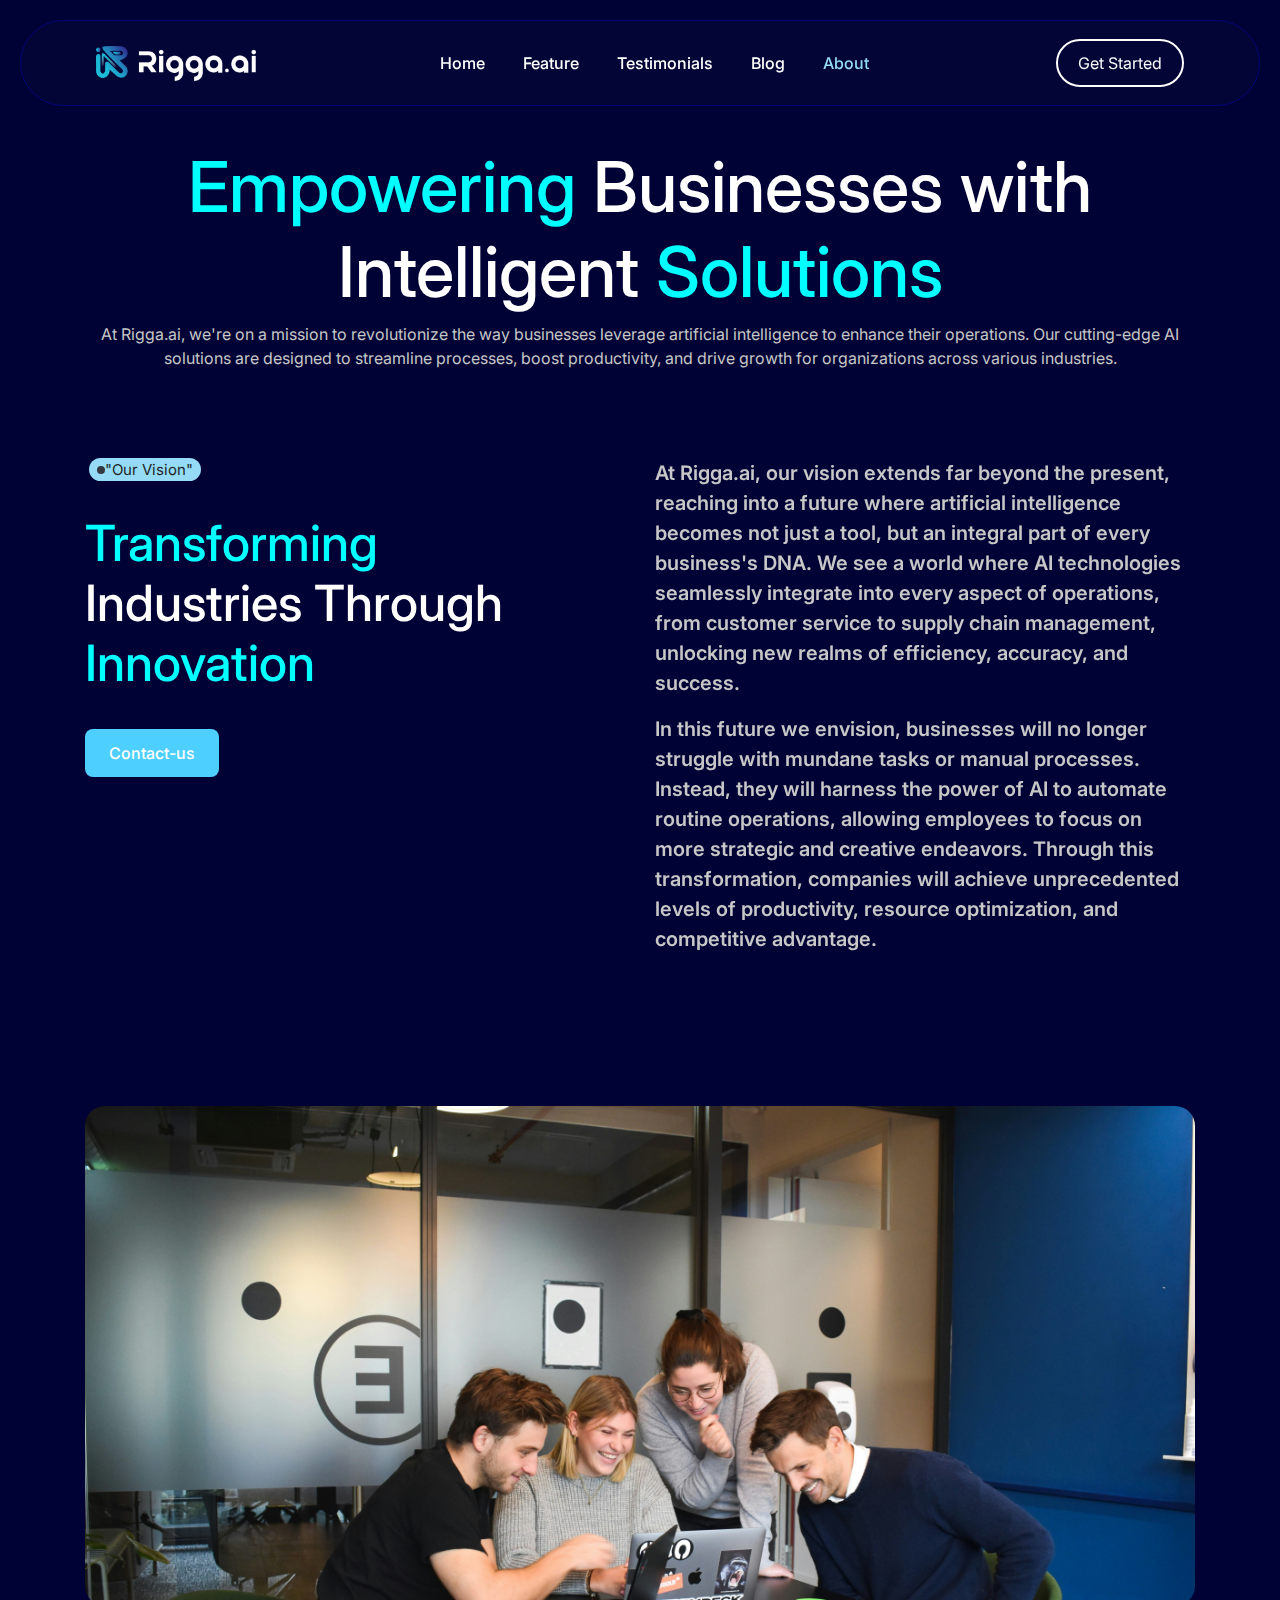
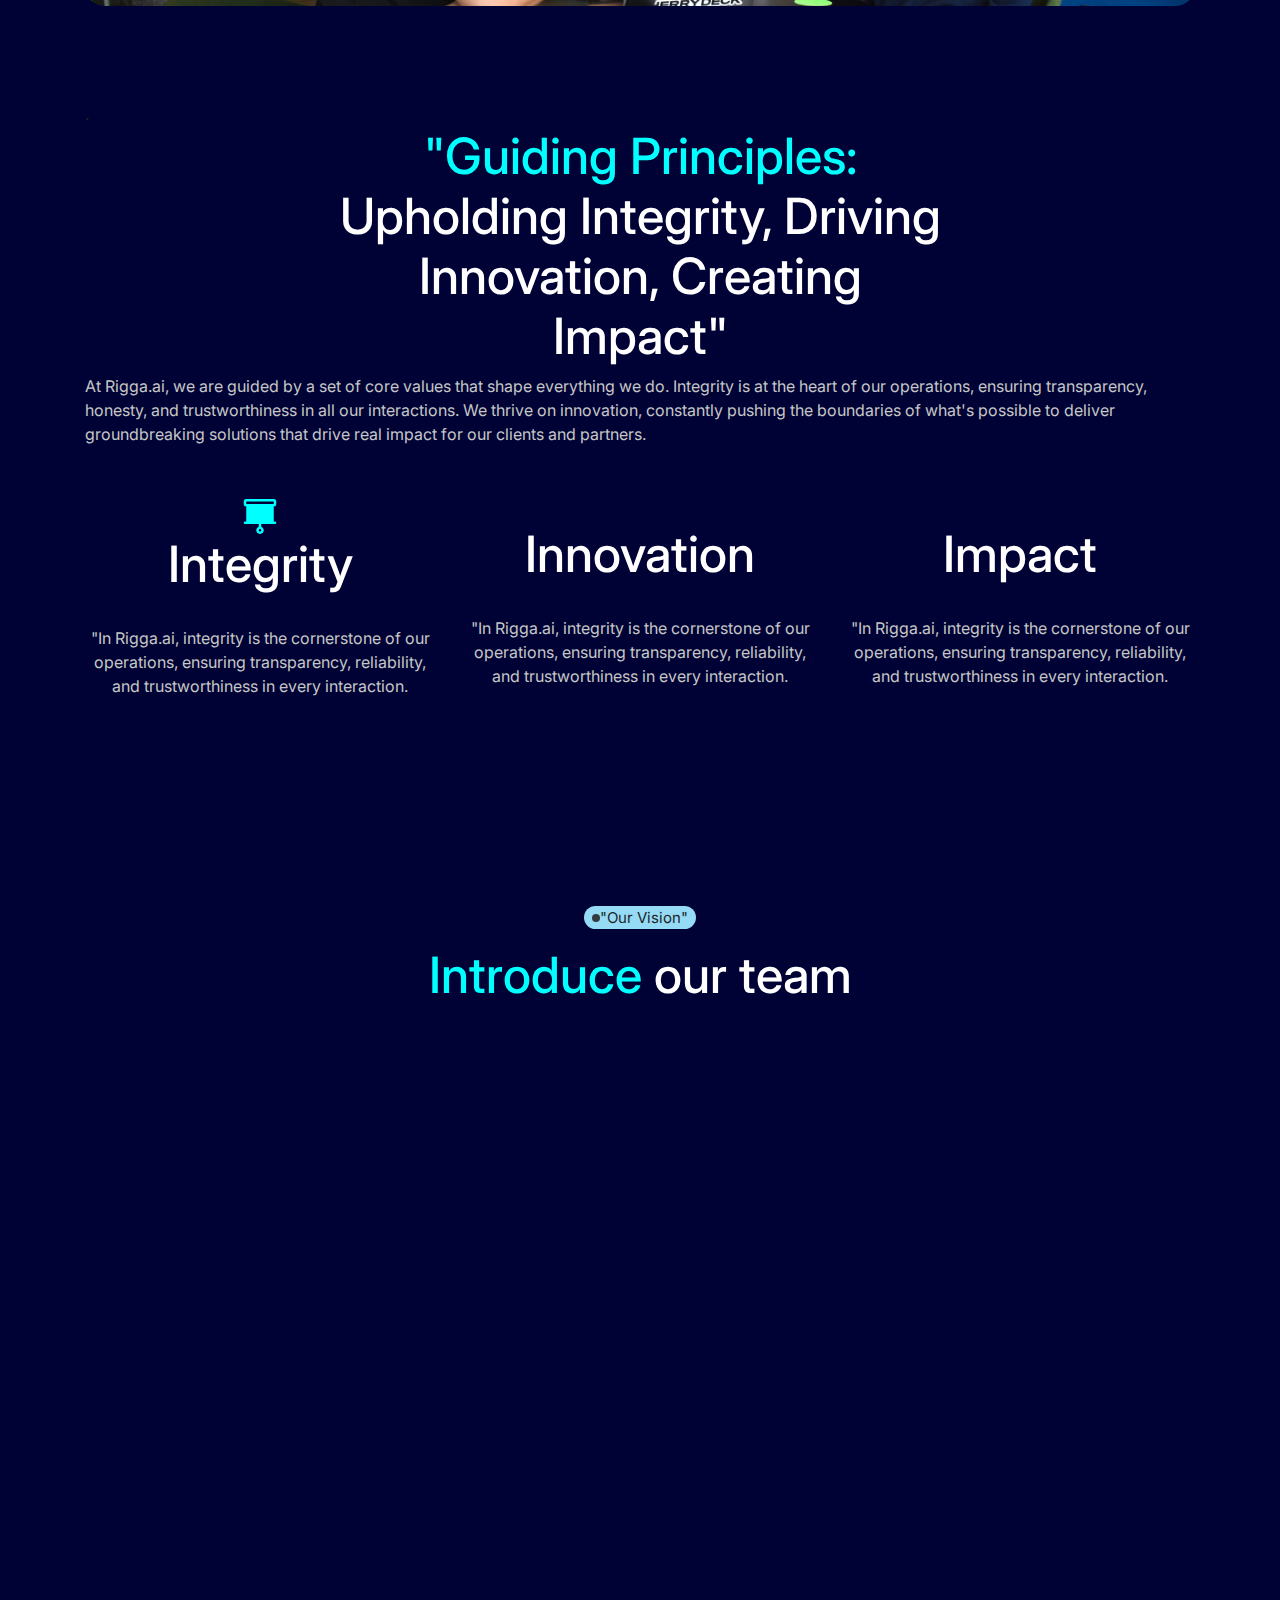
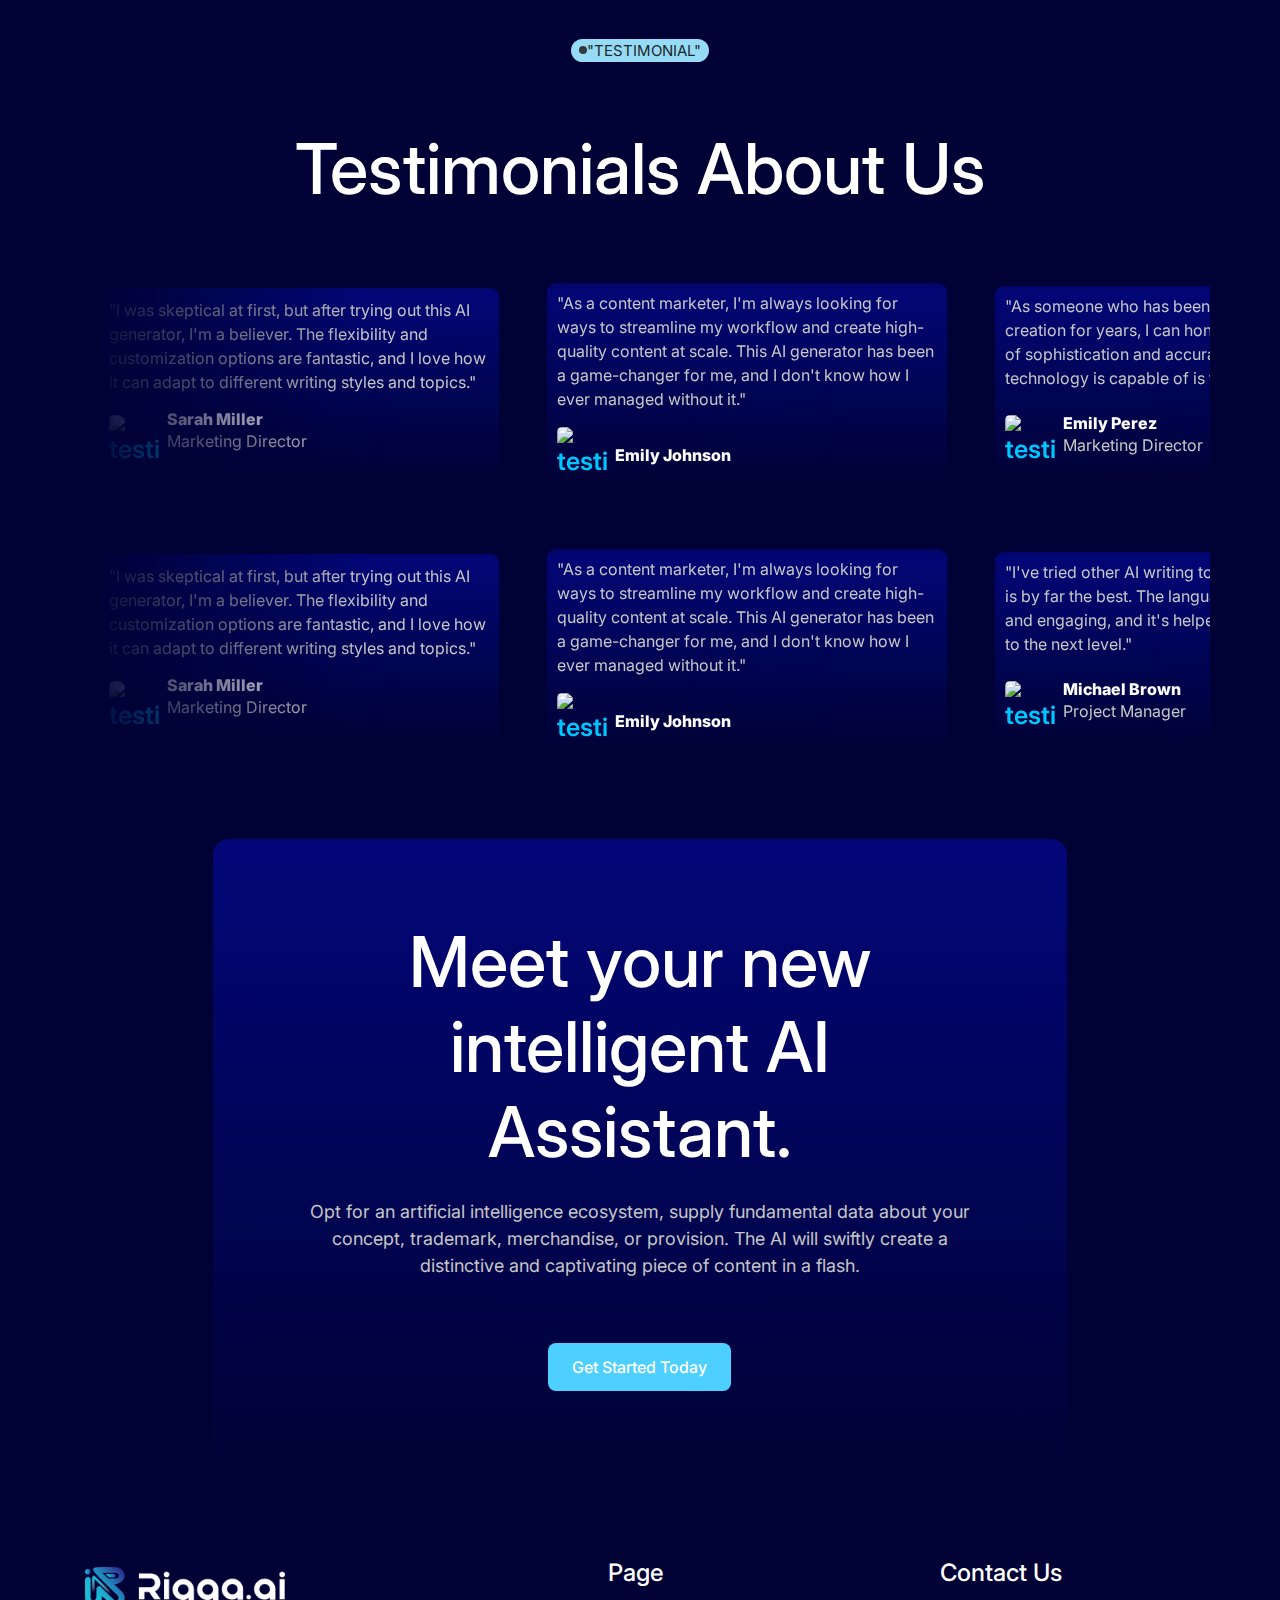
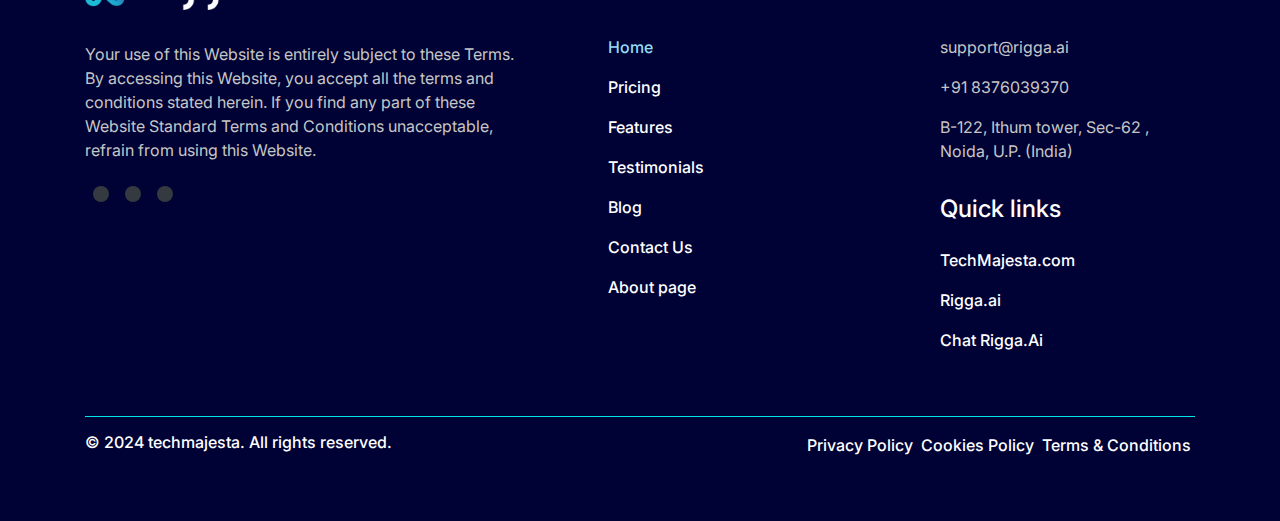
==== About.html @ fd9e3681 "init commit" ====
<!DOCTYPE html>
<html lang="en">

<head>
    <meta charset="UTF-8" />
    <meta name="viewport" content="width=device-width, initial-scale=1.0" />
    <meta http-equiv="X-UA-Compatible" content="ie=edge" />
    <meta name="description" content="" />
    <title>Rigga.ai</title>
    <link rel="shortcut icon" href="assets/image/fevivon.png
    " type="image/x-icon" />
    <link rel="stylesheet" href="assets/css/bootstrap.min.css" />
    <link rel="stylesheet" href="assets/css/style.css" />
    <link href="https://unpkg.com/aos@2.3.1/dist/aos.css" rel="stylesheet" />
    <script src="assets/js/jquery.js"></script>
    <script src="assets/js/bootstrap.bundle.min.js"></script>
    <script src="assets/js/script.js"></script>
    <script src="https://unpkg.com/aos@2.3.1/dist/aos.js"></script>
    <link rel="stylesheet" href="https://cdnjs.cloudflare.com/ajax/libs/font-awesome/6.5.2/css/all.min.css"
        integrity="sha512-SnH5WK+bZxgPHs44uWIX+LLJAJ9/2PkPKZ5QiAj6Ta86w+fsb2TkcmfRyVX3pBnMFcV7oQPJkl9QevSCWr3W6A=="
        crossorigin="anonymous" referrerpolicy="no-referrer" />
</head>

<body>
    <div class="main backcolor" id="main">
        <!-- header start -->
        <header class="header">
            <div class="navbar navbar-expand-lg" id="navbar">
                <div class="container-fluid">
                    <a class="navbar-brand" href="#"><img src="assets/image/logo.avif" class="logo-img"
                            alt="logo" style="width: 160px;" /></a>
                    <i class="fa-solid fa-bars text-white" id="menu"></i>
                    <div class="collapse navbar-collapse" id="show" style="gap: 20px">
                        <ul class="navbar-nav ml-auto" id="nav" style="gap: 22px">
                            <li class="nav-item">
                                <a class="nav-link link-text" aria-current="page" href="/index.html#main">Home</a>
                            </li>
                            <li class="nav-item">
                                <a class="nav-link link-text" href="/index.html#feature">Feature</a>
                            </li>
                            <li class="nav-item">
                                <a class="nav-link link-text" href="/index.html#testimonial">Testimonials</a>
                            </li>
                            <li class="nav-item">
                                <a class="nav-link link-text" href="/blog.html">Blog</a>
                            </li>
                            <li class="nav-item">
                                <a class="nav-link link-text" href="/About.html">About</a>
                            </li>
                        </ul>
                                               
                                                                 
                        <div class="d-flex ml-auto justify-content-center btn-margin" style="gap: 10px">
                            <a href="https://chat.rigga.ai/" class="btn btn-outline-light btn-random">Get Started</a>
                            <!--<a href="#" class="btn-hero">Sign up</a>-->
                        </div>
                    </div>
                </div>
            </div>
        </header>
        <!-- header end -->
        <section class="py-5">
            <div class="container pt-5">
                <h2 class="main-title mt-5" data-aos="zoom-out">
                    <span style="color: cyan">Empowering</span> Businesses with
                    Intelligent <span style="color: cyan">Solutions</span>
                </h2>
                <p class="para text-center">
                    At Rigga.ai, we're on a mission to revolutionize the way businesses
                    leverage artificial intelligence to enhance their operations. Our
                    cutting-edge AI solutions are designed to streamline processes,
                    boost productivity, and drive growth for organizations across
                    various industries.
                </p>
                <br /><br /><br />
                <div class="row">
                    <div class="col-lg-6 d-flex flex-column align-items-start justify-content-start">
                        <div class="badge px-2 py-1 ml-1 mb-3">
                            <i class="fa-solid fa-star text-white bg-dark px-1 py-1 rounded-circle"></i>
                            <span class="badge-title">"Our Vision"</span>
                        </div>
                        <h2 class="feature-title text-white my-3">
                            <span style="color: cyan">Transforming<br /> </span> Industries
                            Through <span style="color: cyan">Innovation</span>
                        </h2>
                        <a href="#" class="btn-hero">Contact-us</a>
                    </div>
                    <div class="col-lg-6">
                        <p class="para para-p" data-aos="fade-up">
                            At Rigga.ai, our vision extends far beyond the present, reaching
                            into a future where artificial intelligence becomes not just a
                            tool, but an integral part of every business's DNA. We see a
                            world where AI technologies seamlessly integrate into every
                            aspect of operations, from customer service to supply chain
                            management, unlocking new realms of efficiency, accuracy, and
                            success.
                        </p>
                        <p class="para para-p" data-aos="fade-up">
                            In this future we envision, businesses will no longer struggle
                            with mundane tasks or manual processes. Instead, they will
                            harness the power of AI to automate routine operations, allowing
                            employees to focus on more strategic and creative endeavors.
                            Through this transformation, companies will achieve
                            unprecedented levels of productivity, resource optimization, and
                            competitive advantage.
                        </p>
                        <p class="para para-p" data-aos="fade-up">
                            Join us as we pave the way for a future where intelligence
                            powers progress, and together, let's shape a world where every
                            business can thrive with the help of AI.
                        </p>
                    </div>
                </div>
                <div class="container backimage"></div>
            </div>
        </section>

        <section class="py-5">
            <div class="container">
                .
                <h2 class="feature-title text-center text-white" data-aos="dade-up">
                    <span style="color: cyan">"Guiding Principles:</span><br />
                    Upholding Integrity, Driving<br />
                    Innovation, Creating<br />
                    Impact"
                </h2>
                <p class="para">
                    At Rigga.ai, we are guided by a set of core values that shape
                    everything we do. Integrity is at the heart of our operations,
                    ensuring transparency, honesty, and trustworthiness in all our
                    interactions. We thrive on innovation, constantly pushing the
                    boundaries of what's possible to deliver groundbreaking solutions
                    that drive real impact for our clients and partners.
                </p>
                <div class="row my-5">
                    <div class="col-lg-4 d-flex flex-column justify-content-center align-items-center">
                        <svg height="40px" width="40px" viewBox="0 0 256 256">
                            <path fill="cyan"
                                d="M232,64V48a16,16,0,0,0-16-16H40A16,16,0,0,0,24,48V64A16,16,0,0,0,40,80v96H32a8,8,0,0,0,0,16h88v17.38a24,24,0,1,0,16,0V192h88a8,8,0,0,0,0-16h-8V80A16,16,0,0,0,232,64ZM128,240a8,8,0,1,1,8-8A8,8,0,0,1,128,240ZM40,48H216V64H40Z">
                            </path>
                        </svg>

                        <h2 class="feature-title text-white">Integrity</h2>
                        <br />
                        <p class="para text-center">
                            "In Rigga.ai, integrity is the cornerstone of our operations,
                            ensuring transparency, reliability, and trustworthiness in every
                            interaction.
                        </p>
                    </div>
                    <div class="col-lg-4 d-flex flex-column justify-content-center align-items-center">
                        <i class="fa-solid fa-share-nodes contact-icon"></i>

                        <h2 class="feature-title text-white">Innovation</h2>
                        <br />
                        <p class="para text-center">
                            "In Rigga.ai, integrity is the cornerstone of our operations,
                            ensuring transparency, reliability, and trustworthiness in every
                            interaction.
                        </p>
                    </div>
                    <div class="col-lg-4 d-flex flex-column justify-content-center align-items-center">
                        <i class="fa-solid fa-file contact-icon"></i>

                        <h2 class="feature-title text-white">Impact</h2>
                        <br />
                        <p class="para text-center">
                            "In Rigga.ai, integrity is the cornerstone of our operations,
                            ensuring transparency, reliability, and trustworthiness in every
                            interaction.
                        </p>
                    </div>
                </div>
            </div>
        </section>

        <br>
        <br>

        <!-- our team -->
        <section class="py-5 d-flex flex-column align-items-center justify-content-center">
            <div class="badge  mx-auto px-2 py-1 ml-1 mb-3">
                <i class="fa-solid fa-star text-white bg-dark px-1 py-1 rounded-circle"></i>
                <span class="badge-title">"Our Vision"</span>
            </div>
            <h2 class="feature-title text-white"><span style="color: cyan">Introduce</span> our team</h2>
            <div class="container ">
                <div class="row text-white " data-aos="zoom-in-up">
                    <div class="col-lg-4 my-3 d-flex flex-column align-items-center justify-content-center">
                        <img src="assets/image/iABb6ejla3A5ZzE4zgxiPqBaYHI.jpg" class="teams" alt="teams">
                        <br>
                        <h4>Name</h4>

                        <h5>Position</h5>
                        <p class="para">Lorem, ipsum.</p>
                    </div>
                    <div class="col-lg-4 mx-auto my-3 d-flex flex-column align-items-center justify-content-center">
                        <img src="assets/image/adA3ca5MJSdYVtT9ZmtqJigs.jpg" class="teams" alt="teams">
                        <br>
                        <h4>Name</h4>

                        <h5>Position</h5>
                        <p class="para">Lorem, ipsum.</p>
                    </div>
                    <div class="col-lg-4 mx-auto my-3 d-flex flex-column align-items-center justify-content-center">
                        <img src="assets/image/vGBlLkem8Mf3FiKCXU6F6w310.jpg" class="teams" alt="teams">
                        <br>
                        <h4>Name</h4>

                        <h5>Position</h5>
                        <p class="para">Lorem, ipsum.</p>
                    </div>
                    <div class="col-lg-4 mx-auto my-3 d-flex flex-column align-items-center justify-content-center">
                        <img src="assets/image/kIBiy2xM79Ac692vRBBeMc3YFw8.jpg" class="teams" alt="teams">
                        <br>
                        <h4>Name</h4>

                        <h5>Position</h5>
                        <p class="para">Lorem, ipsum.</p>
                    </div>
                    <div class="col-lg-4 mx-auto my-3 d-flex flex-column align-items-center justify-content-center">
                        <img src="assets/image/rxpYKKG3UtJUV0lCg4IvH4rxGiI.jpg" class="teams" alt="teams">
                        <br>
                        <h4>Name</h4>

                        <h5>Position</h5>
                        <p class="para">Lorem, ipsum.</p>
                    </div>

                </div>
            </div>
        </section>
        <!-- our team -->


        <section id="testimonial" class="py-5">
            <div class="container d-flex flex-column align-items-center justify-content-center">
                <div class="badge mx-auto px-2 py-1 ml-1 mb-3 ">
                    <i class="fa-solid fa-star text-white bg-dark px-1 py-1 rounded-circle"></i>
                    <span class="badge-title">"TESTIMONIAL"</span>
                </div>
                <h1 class="main-title my-5">Testimonials About Us</h1>
            </div>
            <div class="container h">
                <ul class="list-unstyled moving-list" style="gap: 20px;">
                    <li class="w-box box my-4 ">
                        <p class="para">
                            "I was skeptical at first, but after trying out this AI generator, I'm a believer. The
                            flexibility and customization options are fantastic, and I love how it can adapt to
                            different writing styles and topics."
                        </p>
                        <div class="d-flex  align-items-center justify-content-start">
                            <img src="https://framerusercontent.com/images/qDSBBDMaoQetBfsQjp7RXRHr0.jpg?scale-down-to=1024"
                                class="rounded-lg object-fit" height="50px" width="50px" alt="testimonial">
                            <div class="ml-2">
                                <h6 class="text-left m-0 t-heading">Sarah Miller</h6>
                                <p class="para">Marketing Director</p>
                            </div>
                        </div>
                    </li>
                    <li class="box w-box my-4 py-2">
                        <p class="para ">
                            "As a content marketer, I'm always looking for ways to streamline my workflow and create
                            high-quality content at scale. This AI generator has been a game-changer for me, and I don't
                            know how I ever managed without it."
                        </p>
                        <div class="d-flex align-items-center justify-content-start">
                            <img src="https://framerusercontent.com/images/24RJeOxnWPjjQ2vPGDyoQTrYNn0.jpg?scale-down-to=1024"
                                class="rounded-lg object-fit" height="50px" width="50px" alt="testimonial">
                            <div class="ml-2">
                                <h6 class="mt-2 text-left m-0 t-heading">Emily Johnson</h6>
                            </div>
                        </div>
                    </li>
                    <li class="box w-box my-4 py-2">
                        <p class="para ">
                            "As someone who has been working in content creation for years, I can honestly say that the
                            level of sophistication and accuracy that this AI technology is capable of is truly
                            impressive."
                        </p>
                        <div class="d-flex  align-items-center justify-content-start">
                            <img src="https://rigga.ai/framerusercontent.com/images/pQ8IjH8gaL2i5BGRLX619e6E.png"
                                class="rounded-lg object-fit" height="50px" width="50px" alt="testimonial">
                            <div class="ml-2">
                                <h6 class="mt-2 text-left m-0 t-heading">Emily Perez</h6>
                                <p class="para">Marketing Director</p>
                            </div>
                        </div>
                    </li>
                    <li class="box w-box my-4 py-2">
                        <p class="para ">
                            "I've tried other AI writing tools before, but this one is by far the best. The language is
                            sophisticated and engaging, and it's helped me take my content to the next level."
                        </p>
                        <div class="d-flex  align-items-center justify-content-start">
                            <img src="https://framerusercontent.com/images/hJE2QoqlO4sljhhfMZsD5NxZcQ.jpg?scale-down-to=1024"
                                class="rounded-lg object-fit" height="50px" width="50px" alt="testimonial">
                            <div class="ml-2">
                                <h6 class="mt-2 text-left m-0 t-heading">Michael Brown</h6>
                                <p class="para">Project Manager</p>
                            </div>
                        </div>
                    </li>

                    <li class="box w-box my-4 py-2">
                        <p class="para ">
                            "I've tried other AI writing tools before, but this one is by far the best. The language is
                            sophisticated and engaging, and it's helped me take my content to the next level."
                        </p>
                        <div class="d-flex  align-items-center justify-content-start">
                            <img src="https://framerusercontent.com/images/hJE2QoqlO4sljhhfMZsD5NxZcQ.jpg?scale-down-to=1024"
                                class="rounded-lg object-fit" height="50px" width="50px" alt="testimonial">
                            <div class="ml-2">
                                <h6 class="mt-2 text-left m-0 t-heading">Michael Brown</h6>
                                <p class="para">Project Manager</p>
                            </div>
                        </div>
                    </li>
                </ul>
            </div>

            <div class="container h">
                <ul class="list-unstyled moving-list moving-list2" style="gap: 20px;">
                    <li class="box w-box my-4 ">
                        <p class="para">
                            "I was skeptical at first, but after trying out this AI generator, I'm a believer. The
                            flexibility and customization options are fantastic, and I love how it can adapt to
                            different writing styles and topics."
                        </p>
                        <div class="d-flex  align-items-center justify-content-start">
                            <img src="https://framerusercontent.com/images/qDSBBDMaoQetBfsQjp7RXRHr0.jpg?scale-down-to=1024"
                                class="rounded-lg object-fit" height="50px" width="50px" alt="testimonial">
                            <div class="ml-2">
                                <h6 class="text-left m-0 t-heading">Sarah Miller</h6>
                                <p class="para">Marketing Director</p>
                            </div>
                        </div>
                    </li>
                    <li class="box py-2 w-box my-4">
                        <p class="para ">
                            "As a content marketer, I'm always looking for ways to streamline my workflow and create
                            high-quality content at scale. This AI generator has been a game-changer for me, and I don't
                            know how I ever managed without it."
                        </p>
                        <div class="d-flex align-items-center justify-content-start">
                            <img src="https://framerusercontent.com/images/24RJeOxnWPjjQ2vPGDyoQTrYNn0.jpg?scale-down-to=1024"
                                class="rounded-lg object-fit" height="50px" width="50px" alt="testimonial">
                            <div class="ml-2">
                                <h6 class="mt-2 text-left m-0 t-heading">Emily Johnson</h6>
                            </div>
                        </div>
                    </li>
                    <li class="box w-box my-4 py-2">
                        <p class="para ">
                            "I've tried other AI writing tools before, but this one is by far the best. The language is
                            sophisticated and engaging, and it's helped me take my content to the next level."
                        </p>
                        <div class="d-flex  align-items-center justify-content-start">
                            <img src="https://framerusercontent.com/images/hJE2QoqlO4sljhhfMZsD5NxZcQ.jpg?scale-down-to=1024"
                                class="rounded-lg object-fit" height="50px" width="50px" alt="testimonial">
                            <div class="ml-2">
                                <h6 class="mt-2 text-left m-0 t-heading">Michael Brown</h6>
                                <p class="para">Project Manager</p>
                            </div>
                        </div>
                    </li>
                    <li class="box py-2 w-box my-4">
                        <p class="para ">
                            "As someone who has been working in content creation for years, I can honestly say that the
                            level of sophistication and accuracy that this AI technology is capable of is truly
                            impressive."
                        </p>
                        <div class="d-flex  align-items-center justify-content-start">
                            <img src="https://rigga.ai/framerusercontent.com/images/pQ8IjH8gaL2i5BGRLX619e6E.png"
                                class="rounded-lg object-fit" height="50px" width="50px" alt="testimonial">
                            <div class="ml-2">
                                <h6 class="mt-2 text-left m-0 t-heading">Emily Perez</h6>
                                <p class="para">Marketing Director</p>
                            </div>
                        </div>
                    </li>
                    <li class="box py-2 w-box my-4">
                        <p class="para ">
                            "I've tried other AI writing tools before, but this one is by far the best. The language is
                            sophisticated and engaging, and it's helped me take my content to the next level."
                        </p>
                        <div class="d-flex  align-items-center justify-content-start">
                            <img src="https://framerusercontent.com/images/hJE2QoqlO4sljhhfMZsD5NxZcQ.jpg?scale-down-to=1024"
                                class="rounded-lg object-fit" height="50px" width="50px" alt="testimonial">
                            <div class="ml-2">
                                <h6 class="mt-2 text-left m-0 t-heading">Michael Brown</h6>
                                <p class="para">Project Manager</p>
                            </div>
                        </div>
                    </li>
                </ul>
            </div>
        </section>


        <section>
            <div class="col-lg-8 mx-auto  d-flex align-items-center justify-content-center flex-column"
                style="background: linear-gradient(180deg, #020678 0%, var(--token-8d6d3b89-767b-442f-9e58-976a9d3d131f, rgb(0, 2, 53)) 100%); border-radius: 16px; padding: 80px;">
                <h1 class="main-title">Meet your new
                    intelligent AI Assistant.</h1>
                <p class="para my-3" style="font-size: 18px; text-align: center; ">Opt for an artificial intelligence
                    ecosystem, supply fundamental data about your concept, trademark,
                    merchandise, or provision. The AI will swiftly create a distinctive and captivating piece of content
                    in a flash.</p>

                <a href="#" class="mt-5 btn-hero">Get Started Today</a>
            </div>
        </section>

        <!-- footer start -->
        
        <footer class="py-5">
            <br>
            <div class="container py-3">
                <div class="row justify-content-between">
                    <div
                        class="col-lg-5 col-md-12 col-sm-12 d-flex flex-column  align-items-start justify-content-start">
                        <img src="assets/image/logo.avif" alt="footer-logo" class="my-2" width="200px">
                        <br>
                        <p class="para">Your use of this Website is entirely subject to these Terms. By accessing this
                            Website, you accept all the terms and conditions stated herein. If you find any part of
                            these
                            Website Standard Terms and Conditions unacceptable, refrain from using this Website.</p>
                        <div class="d-flex my-2 text-white">
                            <i class="fa-solid  mx-2 fa-link bg-dark px-2 py-2 rounded-circle "></i>
                            <i class="fa-brands mx-2  fa-x-twitter bg-dark px-2 py-2 rounded-circle "></i>
                            <i class="fa-brands mx-2  fa-facebook bg-dark px-2 py-2 rounded-circle "></i>
                        </div>
                    </div>
                    <div
                        class="col-lg-3 col-md-12 col-sm-12 d-flex flex-column align-items-start justify-content-start">
                        <h4 class="text-white">Page</h4>
                        <br>
                        <ul class="list-unstyled">
                            <li class="my-3"><a href="index.html" class="link-text active">Home</a></li>
                            <li class="my-3"><a href="" class="link-text ">Pricing</a></li>
                            <li class="my-3"><a href="/index.html#feature" class="link-text ">Features</a></li>
                            <li class="my-3"><a href="/index.html#testimonial" class="link-text ">Testimonials</a></li>
                            <li class="my-3"><a href="/blog.html" class="link-text ">Blog</a></li>
                            <li class="my-3"><a href="/contactus.html" class="link-text ">Contact Us</a>
                            </li>
                            <li><a href="/About.html" class="link-text">About page</a></li>
                        </ul>
                    </div>
                    <div
                        class="col-lg-3 d-flex flex-column col-md-12 col-sm-12 d-flex align-items-start justify-content-start">
                        <h4 class="text-white">Contact Us</h4>
                        <br>
                        <ul class="list-unstyled">
                            <li class="my-3">
                                <p class="para">support@rigga.ai</p>
                            </li>
                            <li class="my-3">
                                <p class="para ">+91 8376039370</p>
                            </li>
                            <li class="my-3">
                                <p class="para ">B-122, Ithum tower, Sec-62 , Noida, U.P. (India)</p>
                            </li>
                        </ul>
                        <h4 class="text-white">Quick links</h4>

                        <ul class="list-unstyled">
                            <li class="my-3"><a href="https://techmajesta.com/" target="_blank"
                                    class="link-text">TechMajesta.com</a></li>
                            <li class="my-3"><a href="https://rigga.framer.website/" target="_blank"
                                    class="link-text ">Rigga.ai</a></li>
                            <li class="my-3"><a href="https://chat.rigga.ai/" target="_blank" class="link-text ">Chat
                                    Rigga.Ai</a></li>
                        </ul>
                    </div>
                </div>
            </div>
            <div class="container">
                <hr class=" h-25 " style="background-color: aqua;">
                <div class="d-flex justify-content-between" id="bottom-footer">
                    <h6 class="text-white">© 2024 techmajesta. All rights reserved.</h6>
                    <ul class="d-flex list-unstyled" >
                        <li class="mx-1"><a href="privacy-policy.html" class="link-text">Privacy Policy</a></li>
                        <li class="mx-1"><a href="cookie-policy.html" class="link-text">Cookies Policy</a></li>
                        <li class="mx-1"><a href="terms-and-condition-page.html" class="link-text">Terms &
                                Conditions</a></li>
                    </ul>
                </div>
            </div>
        </footer>

    </div>
    <script src="assets/js/animate.js"></script>
    <script>
        document.addEventListener("DOMContentLoaded", () => {
            const header = document.querySelector('.header'); // Select the header
            let lastScrollY = window.scrollY; // Track the last scroll position
    
            window.addEventListener('scroll', () => {
                const currentScrollY = window.scrollY;
    
                if (currentScrollY > lastScrollY) {
                    // Scrolling down: Hide the navbar
                    header.classList.add('hidden');
                } else {
                    // Scrolling up: Show the navbar
                    header.classList.remove('hidden');
                }
    
                // Update the last scroll position
                lastScrollY = currentScrollY;
            });
        });
    </script>
    
    <script>
        
    document.addEventListener("DOMContentLoaded", () => {
        // Get the current URL and hash
        const currentPath = window.location.pathname; // e.g., "/index.html"
        const currentHash = window.location.hash;    // e.g., "#feature"

        // Remove the 'active' class from all links
        document.querySelectorAll('.nav-link').forEach(link => {
            link.classList.remove('active');
        });

        // Find the correct active link
        let activeLink;
        if (currentHash) {
            // Match link with both path and hash (for sections on the same page)
            activeLink = document.querySelector(`a[href="${currentPath}${currentHash}"]`);
        } else {
            // Match link with only the path (for full page navigation)
            activeLink = document.querySelector(`a[href="${currentPath}"]`);
        }

        // Add the 'active' class if a matching link is found
        if (activeLink) {
            activeLink.classList.add('active');
        }
    });
        AOS.init();
    </script>
   
</body>

</html>
---- assets/css/style.css ----
@import url("https://fonts.googleapis.com/css2?family=Inter:wght@100..900&display=swap");

:root {
    --color-1: rgb(1, 3, 60);
    --color-2: rgb(255, 255, 255);
    --color-3: rgb(149, 219, 245);
    --color-4: rgb(165, 226, 25);
    --color-5: rgb(179, 230, 61);
    --color-6: rgb(198, 237, 110);
    --color-7: rgb(217, 243, 158);
    --color-8: rgb(19, 20, 18);
    --color-9: rgb(32, 33, 31);
    --color-10: rgb(57, 57, 56);
    --color-11: rgb(106, 107, 106);
    --color-12: rgb(156, 156, 155);
    --color-13: rgb(198, 199, 198);
    --color-14: rgb(31, 169, 209);
    --color-15: rgb(44, 68, 155);
}


html {
    scroll-behavior: smooth;
}

* {
    margin: 0;
    padding: 0;
    box-sizing: border-box;
    font-family: "Inter", sans-serif;
}

h1,
h2,
h3,
h4,
h5 p {
    font-family: inter;
}

.backcolor {
    background-color: rgb(0, 2, 53);
}

a {
    text-decoration: none !important;
}

.btn-hero {
    background-color: var(--color-3);
    color: black;
    border-radius: 50px;
    padding: 10px 20px;
    outline: none;
    border: none;
    text-decoration: none;
    font-weight: 500;
    transition: background 0.8s ease-in-out;
}

.btn-hero:hover {
    background: linear-gradient(90deg, #00c6ff, #0072ff);
    color: white;
}

.btn-random {
    border-radius: 50px;
    padding: 10px 20px;
    border: 2px solid white;
}

#buttons {
    display: flex;
    align-items: center;
    justify-content: center;
    gap: 10px;
}

/* index-page start */
.header {
    height: auto;
    left: 120px;
    position: fixed;
    right: 120px;
    top: 20px ;
    z-index: 10;
    transition: transform 0.3s ease, opacity 0.3s ease;
}

.header.hidden {
    transform: translateY(-100%);
    opacity: 0;
}

.navbar {
    border: 1px solid rgb(2, 6, 120);
    border-radius: 50px;
    padding: 18px 60px;
    background-color: rgba(6, 8, 56, 0.45);
    backdrop-filter: blur(10px);
    background-color: rgba(6, 8, 56, 0.45);
    width: 100%;
    transform: none;
    transform-origin: 50% 50% 0px;
    box-shadow: rgb(0, 2, 53) 0px 1px 2px 0px;
}



.logo-img {
    display: block;
    width: 180px;
    color: white;
}

.link-text {
    font-size: 16px;
    font-weight: 500;
    font-family: "Inter", sans-serif;
    color: var(--color-2);
}

.link-text:hover {
    color: var(--color-3);
}

.active {
    color: var(--color-3);
}

#menu {
    display: none;
}

.second-section {
    display: flex;
    flex-direction: column;
    padding-top: 130px;
    position: relative;
    height: 100vh;
    overflow: hidden;
}

.second-section .content {
    text-align: center; /* Center-align content for better responsiveness */
}

.second-section .main-title {
    font-family: Inter, sans-serif;
    font-size: 65px;
    line-height: 1.2;
    color: white; /* Adjust color if needed */
    margin: 20px 0;
}

.second-section .btn-hero {
    display: inline-flex;
    align-items: center;
    justify-content: center;
    padding: 12px 24px;
    font-size: 18px;
    color: white;
    background-color: #4dcfff;
    border: none;
    border-radius: 50px;
    text-decoration: none;
    transition: background-color 0.3s ease;
    margin-top: 20px;
}

.second-section .btn-hero:hover {
    background-color: #2585ba;
}

.responsive-iframe {
    width: 1000px;
    height: 500px;
}

/* General body styles */
.video-frame {
    margin: 0;
    padding: 0;
    height: 130vh; /* Make the page scrollable */
    display: flex;
    justify-content: center;
    align-items: center;
    perspective: 1000px;
}

/* Frame around the video */
.frame {
    position: relative;
    width: 80%; /* 90% width of the viewport */
    height: 740px; /* Fixed height */
    padding: 22.5px; /* Padding around the video */
    background-color: rgba(51, 51, 51, 0.5); /* Translucent frame (50% opacity) */
    box-sizing: border-box; /* Include padding in the element's total size */
    border: 1px solid rgba(255, 255, 255, 0.5); /* Optional border for emphasis */
    display: flex;
    justify-content: center;
    align-items: center;
    transition: transform 0.8s ease; /* Smooth reset transition */
    border-radius: 10px; /* Optional: Rounded corners */
    z-index: 1;
}

/* Video inside the frame */
video {
    width: 100%;
    height: 100%;
    object-fit: cover; /* Ensures the video covers the entire frame without distortion */
    margin: 10px; /* Gap between the frame and the video */
    transition: transform 0.8s ease; /* Smooth transition for the tilt */
}

.video-frame1 {
    margin: 0;
    padding: 0;
    height: 130vh; /* Make the page scrollable */
    display: flex;
    justify-content: center;
    align-items: center;
    perspective: 1000px;
}

#video1 {
    border-radius: 50px;
    width: 85%;
    height: 93%;
    object-fit: cover; /* Ensures the video covers the entire frame without distortion */
    margin: 10px; /* Gap between the frame and the video */
    transition: transform 0.8s ease; /* Smooth transition for the tilt */
}


  
/* Cover Background Section */
/* Assistant Section */
/* Assistant Section */
.assistant {
    width: 100%; /* Make the width responsive */
    height: auto; /* Let the height adjust based on content */
    background: rgb(8, 1, 60) no-repeat center center;
    background-size: cover;
    display: flex;
    justify-content: center;
    align-items: center;
    padding: 20px;
  }
  
  /* Inner Section */
  .inner-section {
    width: 80%; /* Full width */
    height: auto;
    display: flex;
    justify-content: center;
    align-items: center;
    flex-wrap: wrap;
  }
  
  /* Inner Section 2 */
  .inner-section-2 {
    
    width: 100%;
    height: auto;
    display: flex;
    justify-content: space-between;
    align-items: center;
    gap: 20px; /* Maintain gap between sections */
    flex-wrap: wrap; /* Gap between left section and video frame */
  }
  
  /* Inner Left Section */
  .inner-left-section {
    flex: 1; /* Let it take available space */
    min-width: 320px; /* Ensure it doesn't shrink too much */
    height: auto;
    display: flex;
    flex-direction: column;
    gap: 20px;
    position: relative;/* For positioning the button */
  }
  
  /* Inner Left Upper Section */
  .inner-left-upper {
    width: 100%; /* Relative width */
    height: auto; /* Fit height */
    display: flex;
    flex-direction: column;
    gap: 10px;
    padding-bottom: 50px;
  }
  
  /* Heading Section */
  .inner-heading {
    width: 100%;
    height: auto; /* Fit height */
  }
  
  .inner-heading h1 {
    font-size: 2.5em; /* Adjust font size */
    font-family: 'Inter', sans-serif;
    font-weight: 400;
    line-height: 1.2;
  }
  
  .inner-heading .white-text {
    font-weight: 600;
    color: #ffffff; /* White text for "Your Smart Assistant for a" */
  }
  
  .inner-heading .italic-heading {
    font-family: 'Inter Display', sans-serif;
    font-weight: 500; /* Medium weight */
    font-style: italic;
    color: #4dcfff; /* Blue color for "simpler workday" */
  }
  
  /* Content 1 */
  .inner-left-content-3 {
    margin-top: 10px;
    margin-bottom: 18px;
    width: 100%;
    font-size: 1em;
    font-family: 'Inter', sans-serif;
    line-height: 1.5;
    color: white;
  }
  
  /* Content 2 */
  .inner-left-content-2 {
    width: 100%;
    font-size: 1em;
    font-family: 'Inter', sans-serif;
    line-height: 1.5;
    color: white;
  }
  
  .inner-left-content-2 p {
    margin: 0 0 10px 0; /* 10px gap between paragraphs */
  }
  
  /* Button Section */
  .inner-left-button {
    align-self: flex-start;
    position: absolute;

    bottom: 0; /* Align to bottom */
    left: 0; /* Align to left */
    width: 100%; /* Ensure the button stays within the left section width */
    text-align: left; /* Align text to the left */
    
  }
  
  .inner-left-button button {
    width: 150px; /* Fit width */
    height: 50px; /* Fit height */
    border-radius: 30%; /* Circular button */
    background-color: #007bff; /* Adjust button color */
    color: #fff; /* Text color */
    border: none;
    font-size: 14px;
    font-family: 'Inter', sans-serif;
    cursor: pointer;
  }
  
  .inner-left-button button:hover {
    background-color: #0056b3; /* Darker shade on hover */
  }
  
  /* Video Container Section */
  
  .video-box{
    flex: 1; /* Let video section take available space */
    min-width: 320px;
    height: auto;
    background: rgba(255, 255, 255, 0.1);
    border: 2px solid rgba(255, 255, 255, 0.3);
    display: flex;
    justify-content: center;
    align-items: center;
    box-shadow: 0px 8px 15px rgba(0, 0, 0, 0.2);
    transition: transform 0.8s ease;
    border-radius: 15px;
  }

  .video-box:hover {
    transform: rotateX(-5deg) scale(1.05); /* Reset tilt and zoom slightly */
  }
  
  .video-element {
    width: 100%;
    height: auto;
    object-fit: cover;
    border-radius: 15px;
  }
  
  
  /* Needs Section */
/* Needs Section */
.needs {
    width: 100%; /* Full width of the viewport */
    height: auto;
    display: flex;
    justify-content: center; /* Center horizontally */
    align-items: flex-start;
    margin: 10px auto;
    padding: 20px; /* Add padding for smaller screens */
  }
  
  /* Inner Needs */
  .inner-needs {
    width: 100%; /* Use full width for better responsiveness */
    max-width: 1440px; /* Set a maximum width */
    height: auto;
    display: flex;
    justify-content: flex-start;
    align-items: flex-start;
    padding: 80px 5%; /* Adjust padding dynamically */
    box-sizing: border-box;
  }
  
  /* Needs Discover Section */
  .needs-discover {
    width: 100%; /* Full width */
    height: auto;
    display: flex;
    flex-direction: column;
    gap: 60px;
    justify-content: flex-start;
    align-items: flex-start;
  }
  
  /* Heading and Content Section */
  .needs-heading-content {
    width: 100%; /* Adjust to full width */
    max-width: 742px; /* Ensure width does not exceed a max */
    height: auto;
    display: flex;
    flex-direction: column;
    gap: 20px;
    margin-left: 10px;
  }
  
  /* Heading */
  .needs-heading h1 {
    font-size: 50px; /* Large font size */
    font-family: 'Inter', sans-serif;
    font-weight: 600;
    line-height: 1.2;
    color: white;
  }
  
  /* Highlighted Text */
  .needs-heading h1 .highlight {
    font-family: 'Inter Display', sans-serif;
    font-weight: 500;
    font-style: italic;
    color: #4DCFFF;
  }
  
  /* Subheading */
  .needs-subheading {
    width: 100%;
    max-width: 742px;
    font-size: 16px;
    font-family: 'Inter', sans-serif;
    line-height: 1.3;
    color: white;
  }
  
  /* Needs Content Section */
  .needs-content {
    width: 100%;
    height: auto;
    display: flex;
    flex-direction: row;
    justify-content: center;
    align-items: flex-start;
    gap: 141px; /* Adjust gap to avoid overflow */
    flex-wrap: wrap; /* Allow wrapping on smaller screens */
  }
  
  /* Individual Content Blocks */
  .needs-content-1,
  .needs-content-2,
  .needs-content-3 {
    width: 100%; /* Full width for smaller screens */
    max-width: 299px; /* Limit width for larger screens */
    height: auto;
    display: flex;
    flex-direction: column;
    align-items: flex-start;
    gap: 10px;
  }
  
  /* Icons */
  .needs-time-icon,
  .needs-ai-icon,
  .needs-seamless-icon {
    width: 50px;
    height: 50px;
    background-color: #4dcfff;
    border-radius: 50%;
    position: relative;
  }
  
  /* Headings for Content Blocks */
  .needs-time-heading,
  .needs-ai-heading,
  .needs-seamless-heading {
    width: 100%;
    max-width: 299px;
    font-size: 28px;
    font-family: 'Inter', sans-serif;
    font-weight: 600;
    color: white;
    line-height: 1.2;
  }
  
  /* Content Text for Content Blocks */
  .needs-time-content,
  .needs-ai-content,
  .needs-seamless-content {
    width: 100%;
    max-width: 299px;
    font-size: 16px;
    font-family: 'Inter', sans-serif;
    color: white;
    line-height: 1.3;
  }
  
  /* Explore Section */
  .needs-explore {
    width: 100%;
    max-width: 1200px;
    display: flex;
    justify-content: flex-start;
    align-items: center;
  }
  
  .explore-link {
    font-size: 16px;
    font-family: 'Inter', sans-serif;
    font-weight: 600;
    color: #4dcfff;
    text-decoration: none;
    margin-left: 10px;
  }
  
  .explore-link:hover {
    text-decoration: underline;
  }

  .responsive-container {
    width: 95%;
    height: auto;
    opacity: 1;
    overflow: hidden;
    border-radius: 15px;
    border: 1px solid rgb(217, 207, 207);
    box-shadow: 0 3px 12px rgb(74, 75, 77);
    margin: 50px auto 0;
    position: relative;
    display: flex;
    flex-direction: row;
    justify-content: center;
    align-items: flex-start;
    padding: 45px;
}

.responsive-left {
    width: 35%;
    display: flex;
    flex-direction: column;
    justify-content: flex-start;
    align-items: flex-start;
    gap: 32px;
    margin-right: 90px;
}

.responsive-left h2 {
    font-size: 50px;
    color: white;
    line-height: 1.2;
    text-align: left;
    word-wrap: break-word;
}

.responsive-left .highlight-text {
    color: #95DBF5;
}

.responsive-left p {
    color: white;
    font-size: 15px;
    line-height: 1.6;
    text-align: justify;
    margin-top: 20px;
}

.cta-button {
    width: 160px;
    height: 56px;
    background-color: #95DBF5;
    color: #000235;
    border: none;
    border-radius: 50px;
    cursor: pointer;
    transition: all 0.3s ease;
}

.responsive-right {
    width: 65%;
    height: 491px;
    display: flex;
    justify-content: center;
    align-items: flex-start;
}

.responsive-right div {
    width: 100%;
    height: 100%;
    border-radius: 20px;
    overflow: hidden;
}

.responsive-right video {
    width: 100%;
    height: 100%;
}

.anim {
    display: block;
    margin: auto;
    position: absolute;
    top: 0px;
    width: 100%;
    height: 100vh;
    left: 0px;
}

.badge {
    background-color: var(--color-3);
    margin: 0 auto;
    border-radius: 50px;
    display: flex;
    align-items: center;
}

.content {
    height: auto;
    display: flex;
    flex-direction: column;
    align-items: center;
    gap: 20px;
    z-index: 2;
}

.badge-title {
    font-size: 15px;
    font-weight: 400;
}

.main-title {
    font-size: 70px;
    line-height: 85px;
    font-weight: 500;
    text-align: center;
    color: var(--color-2);
}

.font {
    font-size: 24px;
    font-weight: 600;
    padding: 16px 38px;
    transition: all ease-in-out 0.7s;
}

.font:hover {
    scale: 1.06;
}

.cover-bg {
    background: linear-gradient(180deg, var(--color-1) 0%, var(--color-1) 70%, var(--color-1) 100%);
    z-index: 4;
    width: 100%;
    display: flex;
    flex-direction: column;
    justify-content: center;
    height: 100%;
    color: #ffffff;
}

.moving-list {
    display: flex;
    overflow-x: hidden;
    align-items: center;
    justify-content: center;
    color: #00c6ff;
    width: 200%;

    list-style: none;
    mask-image: linear-gradient(to right,
            rgba(0, 0, 0, 0) 0%,
            rgb(0, 0, 0) 12.5%,
            rgb(0, 0, 0) 87.5%,
            rgba(0, 0, 0, 0) 100%);
    animation: logoloop 20s linear infinite;
    animation-play-state: running;
    will-change: transform;
}

/* Ca-Info-section */


/* Ca-Info-div */
.Ca-Info-div {
    display: flex;
    flex-direction: column;
    justify-content: center;
    align-items: center;
    width: 100%;
    height: auto; /* Adjust height for responsiveness */
    gap: 18px;
    overflow: hidden;
    position: relative;
    padding: 0 120px; /* Add horizontal padding */
    
}

/* Ca-Info-section */
.Ca-Info-section {
    display: flex;
    position: relative;
    flex-direction: column;
    justify-content: center;
    align-items: center;
    width: 100%;
    min-height: 100vh; /* Ensure section takes full viewport height */
    padding: 160px 20px 80px 20px; /* Increased padding to avoid content hiding behind the navbar */
    gap: 40px;
    overflow: hidden;
    scroll-margin-top: 80px; /* Account for fixed navbar height */
}

/* Ca-Info-heading */
.Ca-Info-heading {
    display: flex;
    justify-content: center;
    align-items: center;
    width: 100%;
    font-size: 48px;
    font-family: 'Inter', sans-serif;
    font-weight: bold;
    text-align: center;
    color: white;
    opacity: 0;
    transform: translateY(50px);
    transition: all 0.8s ease-out;
    word-wrap: break-word;
    line-height: 1.2; /* Proper spacing between lines */
    padding: 0 10px; /* Add padding for smaller screens */
}

/* Ca-Info-content */
.Ca-Info-content {
    
    display: flex;
    justify-content: center;
    align-items: center;
    width: 100%;
    font-size: 16px;
    font-family: 'Inter', sans-serif;
    text-align: center;
    color: rgb(234, 218, 218);
    opacity: 0;
    transform: translateY(50px);
    transition: all 0.8s ease-out;
    line-height: 1.5; /* Improve readability */
    padding: 0 10px; /* Prevent text from touching edges */
    text-align: justify;
}

/* Button Styling */
.btn-hero {
    display: flex;
    justify-content: center;
    align-items: center;
    padding: 12px 24px;
    font-size: 16px;
    font-family: 'Inter', sans-serif;
    color: white;
    background-color: #4DCFFF;
    border: none;
    border-radius: 8px;
    text-decoration: none;
    margin-top: 20px;
    transition: background-color 0.3s ease;
}

.btn-hero:hover {
    background-color: #3ab3e0;
}

/* Animation Trigger Class */
.visible {
    opacity: 1;
    transform: translateY(0);
}

/* Section Container */
.plus-points {
    display: flex;
    position: relative;
    flex-direction: column;
    justify-content: center;
    align-items: center;
    width: 100%;
    height: 578px;
    padding: 60px 135px 100px 135px;
    gap: 80px;
    overflow: hidden;
}

/* Main Wrapper */
.plus-points-div {
    display: flex;
    flex-direction: column;
    justify-content: center;
    align-items: center;
    width: 100%;
    height: 418px;
    gap: 40px;
    overflow: hidden;
}

/* Upper and Lower Divs */
.plus-points-upper,
.plus-points-lower {
    display: flex;
    justify-content: center;
    align-items: center;
    width: 100%;
    height: 198px;
    gap: 48px;
}

/* Plus Points */
.plus-point {
    display: flex;
    flex-direction: column;
    justify-content: center;
    align-items: center;
    width: 100%;
    height: 179px;
    gap: 8px;
    overflow: visible;
    opacity: 0; /* Initially hidden */
    transform: translateY(50px); /* Start position for animation */
    transition: all 0.8s ease-out;
}

/* Scroll Animation */
.plus-point.visible {
    opacity: 1;
    transform: translateY(0);
}

/* Plus Point Icon */
.plus-1-icon, .plus-2-icon, .plus-3-icon, .plus-4-icon, .plus-5-icon, .plus-6-icon {
    width: 48px;
    height: 48px;
    background-color: #4DCFFF;
    display: flex;
    justify-content: center;
    align-items: center;
    position: relative;
    border-radius: 50%;
}

/* Plus Point Heading and Content (all points) */
.plus-1-heading, .plus-2-heading, .plus-3-heading, .plus-4-heading, .plus-5-heading, .plus-6-heading {
    width: 100%;
    height: 38px;
    color: white;
    display: flex;
    justify-content: center;
    align-items: center;
    font-size: 32px;
    font-family: 'Inter', sans-serif;
    font-weight: 600;
    text-align: center;
}

.plus-1-content, .plus-2-content, .plus-3-content, .plus-4-content, .plus-5-content, .plus-6-content {
    width: 100%;
    height: 77px;
    display: flex;
    justify-content: center;
    align-items: center;
    color: #C6C7C6;
    font-size: 16px;
    font-family: 'Inter', sans-serif;
    font-weight: 400;
    text-align: center;
}

.form-section { 
    display: flex;
    position: relative;
    flex-direction: column;
    justify-content: center;
    align-items: center;
    width: 100%;
    min-height: 100vh;
    padding: 160px 20px 80px 20px; /* Increased padding to avoid content hiding behind the navbar */
    gap: 40px;
    overflow: hidden;
    scroll-margin-top: 80px;
}

.col-lg-12 {
    display: flex;
    flex-wrap: wrap; /* Allows wrapping */
    justify-content: center; /* Centers items on wrap */
    gap: 20px; /* Adds spacing */
    width: 100%;
}

.form-container, .map-container {
    flex: 1 1 450px; /* Allows flexibility and ensures responsiveness */
    min-width: 400px; /* Prevents items from shrinking too much */
    max-width: 100%; /* Ensures they don't exceed container width */
}

.form-container {
    display: flex;
    flex-direction: column;
    gap: 20px;
    width: 45%;
    background: #fff;
    padding: 20px;
    border-radius: 10px;
    box-shadow: 0 4px 6px rgba(0, 0, 0, 0.1);
}

.heading {
    font-size: 70px;
    font-weight: bold;
    color: white;
    flex-shrink: 0;
}

.form-group {
    display: flex;
    justify-content: space-between;
    gap: 10px;
    margin-bottom: 15px;
    flex-wrap: wrap;
}

.form-group input, .form-group textarea {
    width: 100%;
    padding: 10px;
    font-size: 16px;
    border: 1px solid #ccc;
    border-radius: 5px;
}

.radio-buttons {
    display: flex;
    gap: 15px;
    align-items: center;
}

.radio-buttons label {
    font-size: 16px;
    cursor: pointer;
}

.form-group button {
    width: 100%;
    padding: 10px;
    font-size: 18px;
    color: #fff;
    background-color: #0661c3;
    border: none;
    border-radius: 5px;
    cursor: pointer;
}

.form-group button:hover {
    background-color: #073669;
}

.map-container {
    width: 45%;
    height: 450px; /* Fixed height */
    position: relative;
    border-radius: 15px; /* Rounded corners */
    overflow: hidden;
    background: rgba(255, 255, 255, 0.3); /* Increased opacity for more visibility */
    backdrop-filter: blur(12px); /* Stronger blur effect */
    border: 3px solid rgba(255, 255, 255, 0.5); /* More visible soft white border */
    box-shadow: 0px 6px 15px rgba(0, 0, 0, 0.2); /* Stronger shadow */
}

/* Map iframe should fill the container */
.map-container iframe {
    width: 100%;
    height: 100%;
    border: none; /* Remove iframe default border */
    border-radius: 12px; /* Keep rounded corners inside */
}
    

.map-container {
    width: 45%;
}

@keyframes logoloop {
    0% {
        transform: translateX(0);
    }

    100% {
        transform: translateX(-50%);
    }
}

.moving-list:hover {
    animation: logoloop 40s linear infinite;
}

.moving-list>li {
    font-size: 25px;
    font-weight: 600;
    flex: 0 0 auto;
    text-align: center;
    padding: 10px;
    overflow: hidden;
}

.moving-list>li::before {
    content: "|";
    margin: 0px 20px;
}

.box {
    background: linear-gradient(180deg, rgb(2, 6, 120) 0%, var(--token-8d6d3b89-767b-442f-9e58-976a9d3d131f, rgb(0, 2, 53)) 100%);
    width: 100%;
    opacity: 1;
    transform: perspective(1200px);
    border-radius: 9px;
    padding: 30px 24px;
    overflow: hidden;
    cursor: pointer;

}

img {
    object-fit: cover;
}

.box::before {
    content: '';
    position: absolute;
    filter: blur(45px);
    width: 100%;
    height: 76px;
    left: 0px;
    position: absolute;
    bottom: 0px;
    width: 100%;

}

.box::after {
    content: '';
    height: 3px;
    left: 25px;
    position: absolute;
    bottom: 0px;
    width: 80%;

    background: linear-gradient(90deg, rgba(160, 224, 13, 0) 0%, var(--token-c5f1da1f-e558-4012-bcfa-0c426f51b0a3, rgb(149, 219, 245))
        /* {"name":"Main color"} */
        52.85966992378235%, rgba(160, 224, 13, 0) 100%);
    opacity: 0;

}

.box:hover::before {
    background: linear-gradient(180deg, var(--token-c5f1da1f-e558-4012-bcfa-0c426f51b0a3, rgb(149, 219, 245)) 0%, var(--token-c5f1da1f-e558-4012-bcfa-0c426f51b0a3, rgb(149, 219, 245)) 100%);
    filter: blur(45px);
    border-radius: 100%;
    opacity: 1;
    border: 2px solid white;
}

.box:hover::after {
    opacity: 1;
}
.para {
    font-family: "Inter", sans-serif;
    font-style: normal;
    font-weight: 400;
    color: #c6c7c6;
    font-size: calc(var(--framer-font-size, 16px) * var(--framer-font-size-scale, 1));
    line-height: 1.5em;
    text-align: left;
}

.feature-title {
    font-size: 50px;
    line-height: 60px;
    text-align: start;
}

.mask {
    position: relative;
    overflow: hidden;
    height: 500px;
    mask-image: linear-gradient(rgba(11, 10, 10, 0) 0%, rgb(0, 0, 0) 12.5%, rgb(0, 0, 0) 87.5%, rgba(0, 0, 0, 0) 100%);
}

.h {
    position: relative;
    overflow: hidden;
    height: auto;
    mask-image: linear-gradient(rgba(11, 10, 10, 0) 0%, rgb(0, 0, 0) 12.5%, rgb(0, 0, 0) 87.5%, rgba(0, 0, 0, 0) 100%);

}


.box-items {
    animation: lolopopo 10s linear infinite;
    animation-play-state: running;
    will-change: transform;

}


@keyframes lolopopo {
    0% {
        transform: translateY(0);
    }

    100% {
        transform: translateY(-50%);
    }
}

.box-items2 {
    animation: lolopopo2 10s linear infinite;
    animation-play-state: running;
    will-change: transform;

}


@keyframes lolopopo2 {
    0% {
        transform: translateY(-50%);
    }

    100% {
        transform: translateY(0%);
    }
}

.t-heading {
    color: white;
    font-weight: 800
}

.w-box {
    width: 400px;
    padding: 30px 10px;
    margin: 0 auto;
}

.moving-list2 {
    animation: lolopopo3 20s linear infinite;
    animation-play-state: running;
    will-change: transform;

}

@keyframes lolopopo3 {
    0% {
        transform: translateX(-50%);
    }

    100% {
        transform: translateX(0%);
    }
}




.btn-link {
    color: #ffffff;
}

.btn-link:hover {
    text-decoration: none;
}

.card {

    background: linear-gradient(180deg, rgb(4, 7, 109) 0%, rgb(0, 2, 53))rgb(0, 2, 53) 100%;
    max-width: 100%;
    width: 100%;
    border-radius: 15px;
    transform: none;
    transform-origin: 50% 50% 0px;

}

.card-header {
    background: linear-gradient(-180deg rgb(4, 7, 109) 0%, rgb(0, 2, 53))rgb(0, 2, 53) 100%;
    border: none;
}

.card-body {
    border: none;
}

.btn:focus {
    box-shadow: none;
}

.bg-color {
    background: linear-gradient(180deg, var(--color-15), var(--color-1) 100%);
}



/* contact start */

.contact-form {
    width: 100%;
    padding: 25px 10px;
    border-radius: 8px;
    font-family: "Inter ", Inter, Inter, system-ui, -apple-system, BlinkMacSystemFont, "Segoe UI", Roboto, Helvetica, Arial, sans-serif, "Apple Color Emoji", "Segoe UI Emoji", "Segoe UI Symbol";
    font-weight: 400;
    font-size: 16px;
    background: rgb(235, 235, 235);
    color: rgb(0, 0, 0);
    box-shadow: transparent 0px 0px 0px 1px inset;
}

.form-area {
    width: 100%;
    padding: 15px;
    resize: vertical;
    min-height: 250px;
    border-radius: 8px;
    background: rgb(235, 235, 235);
    font-family: "Inter Regular", Inter, Inter, system-ui, -apple-system, BlinkMacSystemFont, "Segoe UI", Roboto, Helvetica, Arial, sans-serif, "Apple Color Emoji", "Segoe UI Emoji", "Segoe UI Symbol";
    font-weight: 400;
    font-size: 16px;
    color: rgb(0, 0, 0);
    box-shadow: transparent 0px 0px 0px 1px
}

.t-btn {
    background: var(--color-3);
    font-size: 16px;
    font-weight: 700;
    padding: 10px 0px;
    color: var(--color-1);
}

.contact-icon {
    font-size: 40px;
    margin: 10px 0px;
    color: var(--color-3) !important;
}

/* contact end */
/* about-us start */
.para-p {
    font-size: 20px;
    font-weight: 600;
}

.backimage {
    background-image: url(../image/backimage.jpg);
    background-size: cover;
    background-repeat: center;
    height: 500px;
    border-radius: 20px;
}

.teams {
    width: 100px;
    height: 100px;
    object-fit: cover;
    border-radius: 50%;
}

.blog-img {
    width: 400px;
    height: 250px;
    object-fit: cover;
}

.blog-title {
    font-weight: 600;
    font-size: 50px;
}

/* about-us end */

/* pricing */
.price-card {
    padding: 20px 30px;
    background: linear-gradient(180deg, #020678 0%, var(--token-8d6d3b89-767b-442f-9e58-976a9d3d131f, rgb(0, 2, 53)) 100%);
    border-radius: 10px;
    color: white;
}

.price-card li {
    margin: 20px 5px;
}

.price-card .btn {
    border-radius: 30px;
}

.login {
    background-color: rgb(5, 5, 70);
    border-radius: 50px
}

.login-btn {
    background-color: rgb(30, 41, 59)   ;
    font-size: 20px;
    color: white;
    font-weight: 500;
    padding: 10px;
    text-align: center;
    border-radius: 50px;
}
.login .form-control{
    padding: 25px 10px;
    background-color: transparent;
    border-radius: 20px;
}
.login .form-control:focus{
    box-shadow: none;
}

/* pricing */
@media screen and (max-width: 1325px){
    .header{
        position: absolute;
            height: auto;
            left: 20px;
            /* position: fixed; */
            right: 20px;
            top: 20px;
            z-index: 10;
        
    }
}

@media (max-width: 1200px) {
    /* Adjust the needs section for medium screens */
    .needs {
      padding: 10px;
    }
  
    .inner-needs {
      padding: 60px 5%;
    }
  
    .needs-heading h1 {
      font-size: 40px;
    }
  
    .needs-subheading {
      font-size: 14px;
    }
  
    .needs-content {
      gap: 20px;
    }
  
    .needs-content-1,
    .needs-content-2,
    .needs-content-3 {
      max-width: 250px;
    }
  
    .needs-time-heading,
    .needs-ai-heading,
    .needs-seamless-heading {
      font-size: 24px;
    }
  
    .needs-time-content,
    .needs-ai-content,
    .needs-seamless-content {
      font-size: 14px;
    }
  }
  

@media screen and (max-width: 1024px) {
    /* .header {
        height: auto;
        left: 20px;
        position: fixed;
        right: 20px;
        top: 20px;
        z-index: 10;
    } */

    .navbar {
        padding: 20px 24px;
    }

    .mobile-nav {
        display: block;
    }

    /* #menu {
        display: block;
        font-size: x-large;
    } */

    .show {
        display: block;
        transition: all 0.3s ease-in-out;
        width: 100%;
        text-align: center;
        flex-direction: column;
        z-index: 1000;
    }

    .show-color {
        border: 1px solid rgb(2, 6, 120);
        ;
        backdrop-filter: blur(10px);
        background-color: rgba(6, 8, 56, 0.45);
        width: 100%;
        transform: none;
        transform-origin: 50% 50% 0px;
        border-radius: 0px;
        box-shadow: rgb(0, 2, 53) 0px 1px 2px 0px;

    }

    .navbar-nav {
        margin-top: 20px;
        gap: 50px;
    }

    .btn-margin {
        margin: 20px 0px;
    }

    .br {
        border-radius: 5px;
    }

    .hide {
        display: none;
    }

    .responsive-iframe {
        width: 800px;
        height: 400px;
    }

    #bottom-footer {
        flex-direction: column;
    }

    .inner-section-2 {
        flex-direction: column; /* Stack sections vertically */
    }

    .inner-left-section, .video-box {
        min-width: 100%; /* Allow sections to take full width */
    }

    .inner-heading h1 {
        font-size: 2em; /* Smaller font size for smaller screens */
    }

    .inner-left-content-3, .inner-left-content-2 {
        font-size: 0.9em; /* Slightly smaller font size */
    }

    .inner-left-button button {
        width: 140px; /* Slightly smaller button */
    }

    .responsive-container {
        flex-direction: column; /* Stack elements vertically */
        padding: 20px; /* Adjust padding */
    }

    .responsive-left {
        width: 100%; /* Full width for left content */
        margin-right: 0; /* Remove right margin */
        text-align: center; /* Center-align text */
    }

    .responsive-left h2 {
        font-size: 36px; /* Reduce font size */
    }

    .responsive-left p {
        font-size: 14px; /* Adjust font size */
    }

    .responsive-right {
        width: 100%; /* Full width for the video section */
        height: auto; /* Let height adjust automatically */
        margin-top: 20px; /* Add spacing above video */
        order: 2; /* Ensure video comes after text but before button */
    }

    .responsive-right video {
        max-height: 200px; /* Limit video height */
        object-fit: cover; /* Ensure video scales proportionally */
    }

    .cta-button {
        height: 35px;
        margin-top: 20px; /* Add spacing above button */
        width: 110px; /* Full width for button */
    }

    .second-section {
        padding-top: 80px; /* Reduce top padding */
        height: auto; /* Allow height to adjust based on content */
    }

    .second-section .main-title {
        font-size: 50px; /* Reduce font size */
        margin: 10px 0; /* Adjust spacing */
    }

    .second-section .content {
        margin-top: 10px;
        margin-bottom: 10px;
        padding: 0 20px; /* Add horizontal padding */
    }

    .second-section .badge-title {
        font-size: 14px; /* Adjust badge text size */
        margin-left: 6px;
        margin-right: 2px;
    }

    .second-section .btn-hero {
        font-size: 16px; /* Reduce button font size */
        padding: 10px 20px; /* Adjust padding */
        width: auto; /* Ensure button does not stretch unnecessarily */
    }

    .video-frame {
        height: 80vh; /* Reduce height to fit better on smaller screens */
    }

    .frame {
        width: 90%; /* Increase width to make better use of available space */
        height: 480px; /* Reduce height for better proportions on smaller screens */
        padding: 15px; /* Reduce padding */
    }

    video {
        width: 100%;
        height: 100%;
        object-fit: cover;
    }

    
    .Ca-Info-div {
        gap: 12px; /* Reduce gap between heading and content */
    }

    .Ca-Info-heading {
        font-size: 36px; /* Reduce font size for tablets */
        line-height: 1.3; /* Adjust spacing */
        padding: 0 15px; /* Add padding for better alignment */
    }

    .Ca-Info-content {
        font-size: 14px; /* Reduce font size */
        line-height: 1.4; /* Adjust line height */
        padding: 0 15px; /* Prevent overflow */
    }

    .Ca-Info-section {
        padding: 140px 15px 60px 15px; /* Adjust padding for smaller screens */
        gap: 30px;
    }

    .btn-hero {
        font-size: 14px; /* Slightly smaller font size for button */
        padding: 10px 20px;
    }

    .plus-points {
        flex-direction: column;
        padding: 40px 30px; /* Reduce padding for smaller screens */
        gap: 40px; /* Adjust gap for better spacing */
        height: auto;
    }

    .plus-points-div {
        flex-direction: column;
        gap: 20px; /* Adjust gap for spacing between points */
        height: auto; /* Allow for flexible height */
    }

    .plus-points-upper,
    .plus-points-lower {
        flex-direction: column; /* Stack items vertically */
        gap: 20px; /* Adjust gap for spacing between items */
        height: auto;
    }

    /* Adjust each plus-point to take full width */
    .plus-point {
        width: 100%;
        height: auto;
        opacity: 1; /* Ensure visibility */
        transform: translateY(0); /* Reset translation for scroll effect */
        align-items: center;
    }

    /* Adjust icon size for smaller screens */
    .plus-1-icon, .plus-2-icon, .plus-3-icon, .plus-4-icon, .plus-5-icon, .plus-6-icon {
        width: 40px;
        height: 40px;
    }

    /* Adjust font size for headings */
    .plus-1-heading, .plus-2-heading, .plus-3-heading, .plus-4-heading, .plus-5-heading, .plus-6-heading {
        font-size: 24px;
    }

    /* Adjust content font size */
    .plus-1-content, .plus-2-content, .plus-3-content, .plus-4-content, .plus-5-content, .plus-6-content {
        font-size: 14px;
    }

}

@media screen and (max-width: 994px) {

    #menu {
        display: block;
        font-size: x-large;
    }

    .responsive-iframe {
        width: 600px;
        height: 300px;
    }

    .main-title {
        font-size: 50px;
        text-align: center;
        line-height: 60px;
    }

    .w-box {
        width: 350px;
        margin: 0 auto;
    }

    .col-lg-12 {
        flex-direction: column; /* Stack items vertically */
        align-items: center;
    }

    .form-container, .map-container {
        width: 90%; /* Ensures better visibility */
        min-width: unset; /* Allow fluid resizing */
    }

    .map-container {
        height: 400px; /* Reduce height slightly for smaller screens */
    }

}

@media screen and (max-width: 768px) {
    .responsive-iframe {
        width: 500px;
        height: 300px;
    }

    .main-title {
        font-size: 40px;
        text-align: center;
        line-height: 50px;
    }

    .blog-title {
        font-weight: 600;
        font-size: 40px;
    }

    .inner-section-2 {
        flex-direction: column;
        align-items: center; /* Center content on mobile */
    }

    .inner-left-section, .video-box {
        min-width: 100%;
    }

    .inner-heading h1 {
        font-size: 1.8em;
    }

    .inner-left-content-3, .inner-left-content-2 {
        font-size: 0.85em;
    }

    .inner-left-button button {
        width: 120px;
        height: 45px;
    }

    .inner-needs {
        padding: 40px 5%;
      }
    
      .needs-heading h1 {
        font-size: 30px;
      }
    
      .needs-subheading {
        font-size: 12px;
      }
    
      .needs-content {
        gap: 15px;
      }
    
      .needs-content-1,
      .needs-content-2,
      .needs-content-3 {
        max-width: 100%;
      }
    
      .needs-time-heading,
      .needs-ai-heading,
      .needs-seamless-heading {
        font-size: 22px;
      }
    
      .needs-time-content,
      .needs-ai-content,
      .needs-seamless-content {
        font-size: 12px;
      }
    
      .explore-link {
        font-size: 14px;
      }
      
      .Ca-Info-heading {
        font-size: 24px; /* Further reduce font size */
        line-height: 1.4;
    }

    .Ca-Info-content {
        font-size: 12px; /* Smaller font size for content */
        line-height: 1.5;
    }

    .Ca-Info-section {
        padding: 100px 10px 10px 10px; /* Adjust padding for phones */
        gap: 20px; /* Further reduce gap */
    }

    .btn-hero {
        font-size: 12px; /* Smaller button size */
        padding: 8px 16px;
    }
      
    }

    @media screen and (max-width: 601px) {
        .Ca-Info-div{
            padding: 0;
        }

        .Ca-Info-heading {
            font-size: 28px; /* Smaller font size for phones */
            line-height: 1.4; /* Adjust spacing for better readability */
            padding-top: 20px; /* Prevent overlapping with navbar */
        }
    
        .Ca-Info-content {
            font-size: 12px; /* Adjust font size for better fit */
            line-height: 1.5; /* Maintain readability */
            padding: 0 10px; /* Ensure no horizontal overflow */
        }
    
        .Ca-Info-section {
            padding: 120px 10px 50px 10px; /* Adjust padding for smaller devices */
            gap: 20px; /* Reduce gap for compact layout */
        }
    
        .btn-hero {
            font-size: 12px; /* Smaller button size */
            padding: 8px 16px;
        }
    }
    
    @media (max-width: 480px) {
      /* Adjust for small mobile screens */
      .inner-needs {
        padding: 20px 5%;
      }
    
      .needs-heading h1 {
        font-size: 24px;
      }
    
      .needs-subheading {
        font-size: 12px;
      }
    
      .needs-content {
        gap: 15px;
      }
    
      .needs-content-1,
      .needs-content-2,
      .needs-content-3 {
        max-width: 100%;
      }
    
      .needs-time-heading,
      .needs-ai-heading,
      .needs-seamless-heading {
        font-size: 20px;
      }
    
      .needs-time-content,
      .needs-ai-content,
      .needs-seamless-content {
        font-size: 12px;
      }
    
      .explore-link {
        font-size: 12px;
      }
      
      .Ca-Info-heading {
        font-size: 24px; /* Further reduce heading size */
        line-height: 1.4;
    }

    .Ca-Info-content {
        font-size: 10px; /* Smallest readable size */
        line-height: 1.5;
    }

    .Ca-Info-section {
        padding: 100px 10px 40px 10px; /* Further adjust padding */
        gap: 15px;
    }

    .btn-hero {
        font-size: 10px;
        padding: 6px 12px;
    }

}

@media screen and (max-width: 576px) {

    .logo-img {
        width: 150px;
    }

    .responsive-iframe {
        width: 340px;
        height: 200px;
    }

    .main-title {
        font-size: 30px;
        text-align: center;
        line-height: 40px;
    }

    .w-box {
        width: 300px;
        margin: 0 auto;
    }

    /* blog */
    .blog-img {
        width: 300px;
        height: 150px;
        object-fit: cover;
    }

}

@media (max-width: 480px) {
    .inner-heading h1 {
        font-size: 1.6em; /* Even smaller font size */
    }

    .inner-left-button button {
        width: 100px;
        height: 40px;
    }

    .inner-left-content-3, .inner-left-content-2 {
        font-size: 0.8em;
    }
}

@media screen and (max-width: 340px) {
    .responsive-iframe {
        width: 200px;
        height: 200px;
    }

    .logo-img {
        width: 150px;
    }

    .w-box {
        width: 350px;
        margin: 0 auto;
    }
}

/* index-page end */

/* error page start */
.error {
    height: 100vh;
    display: flex;
    align-items: center;
    overflow: hidden;
}

.error-title {
    font-size: 260px;
    font-family: "Inter", sans-serif;
    font-weight: 700;
    color: var(--color-3);
    text-shadow: 1px 1px 20px var(--color-11);
}

@media screen and (max-width: 994px) {
    .error-title {
        font-size: 200px;
    }
}

@media screen and (max-width: 768px) {
    .error-title {
        font-size: 150px;
    }
}

@media screen and (max-width: 576px) {
    .error-title {
        font-size: 100px;
    }
}

/* error page end */
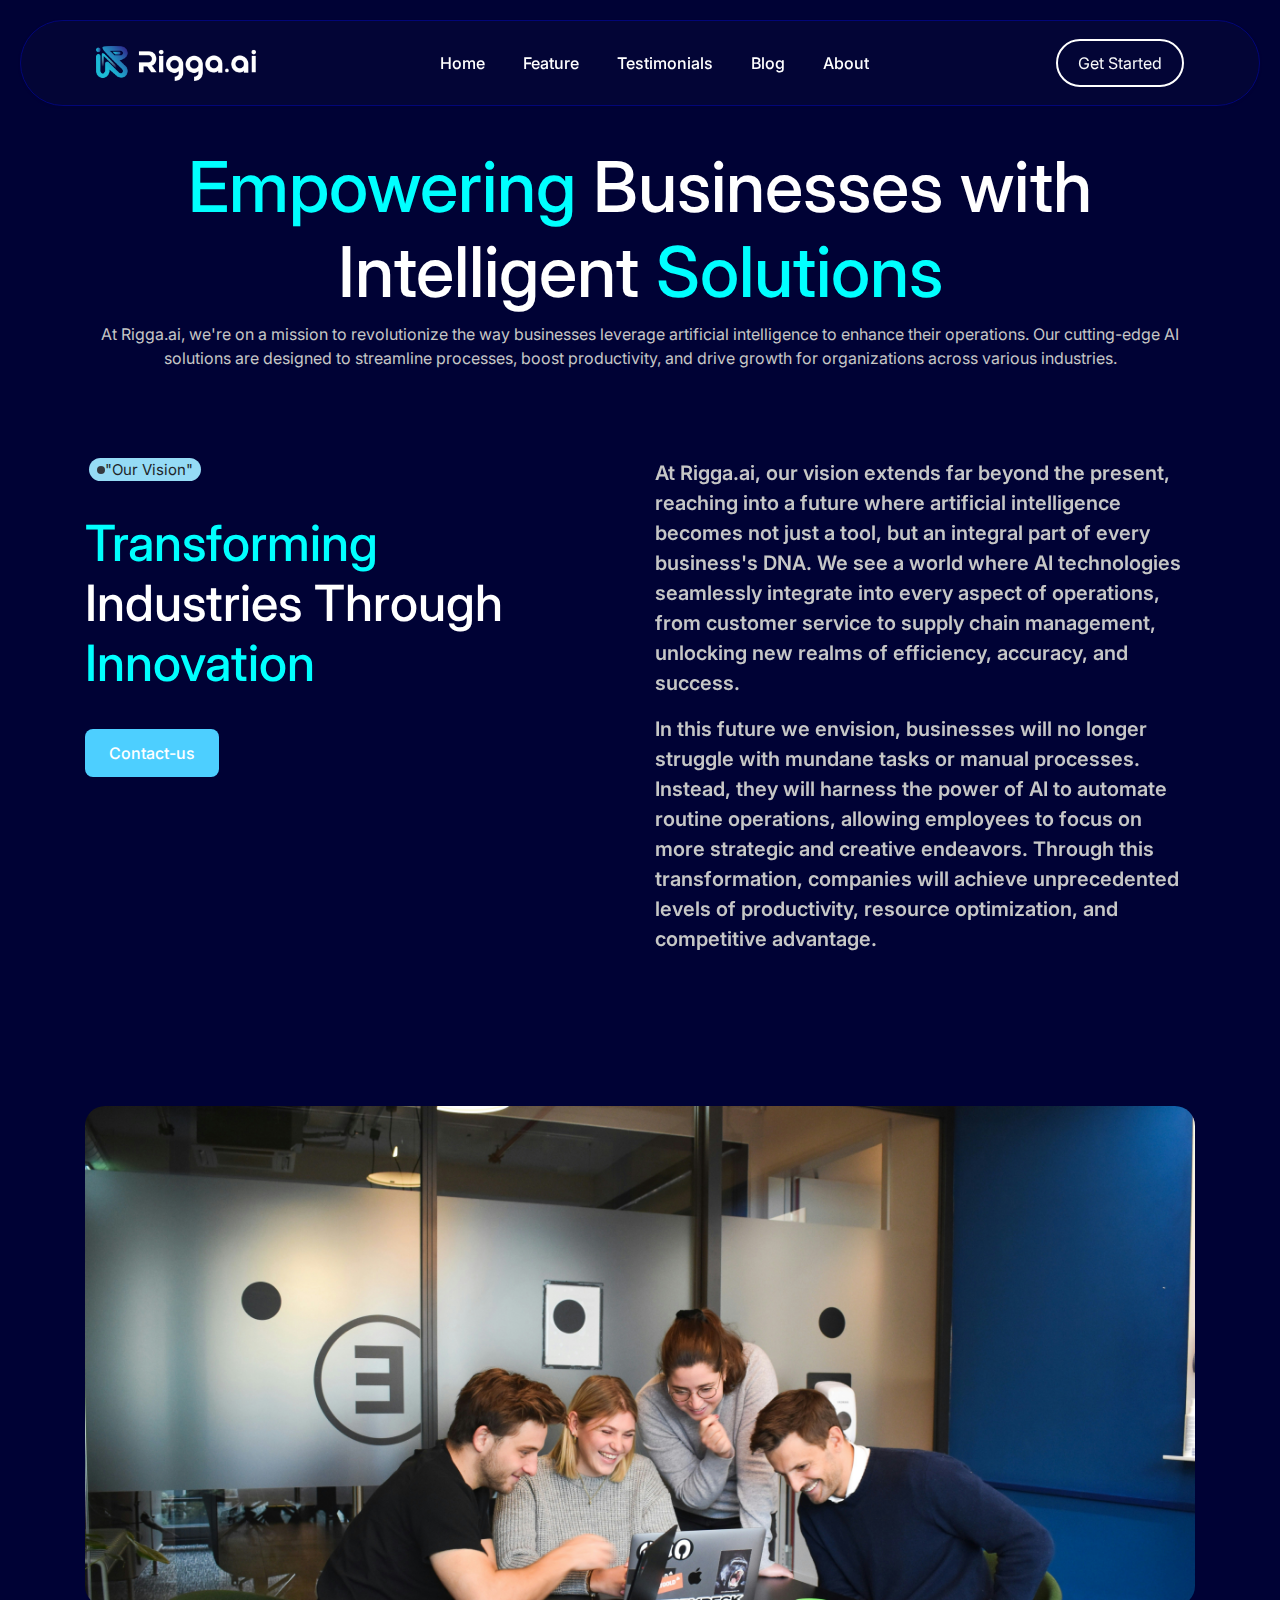
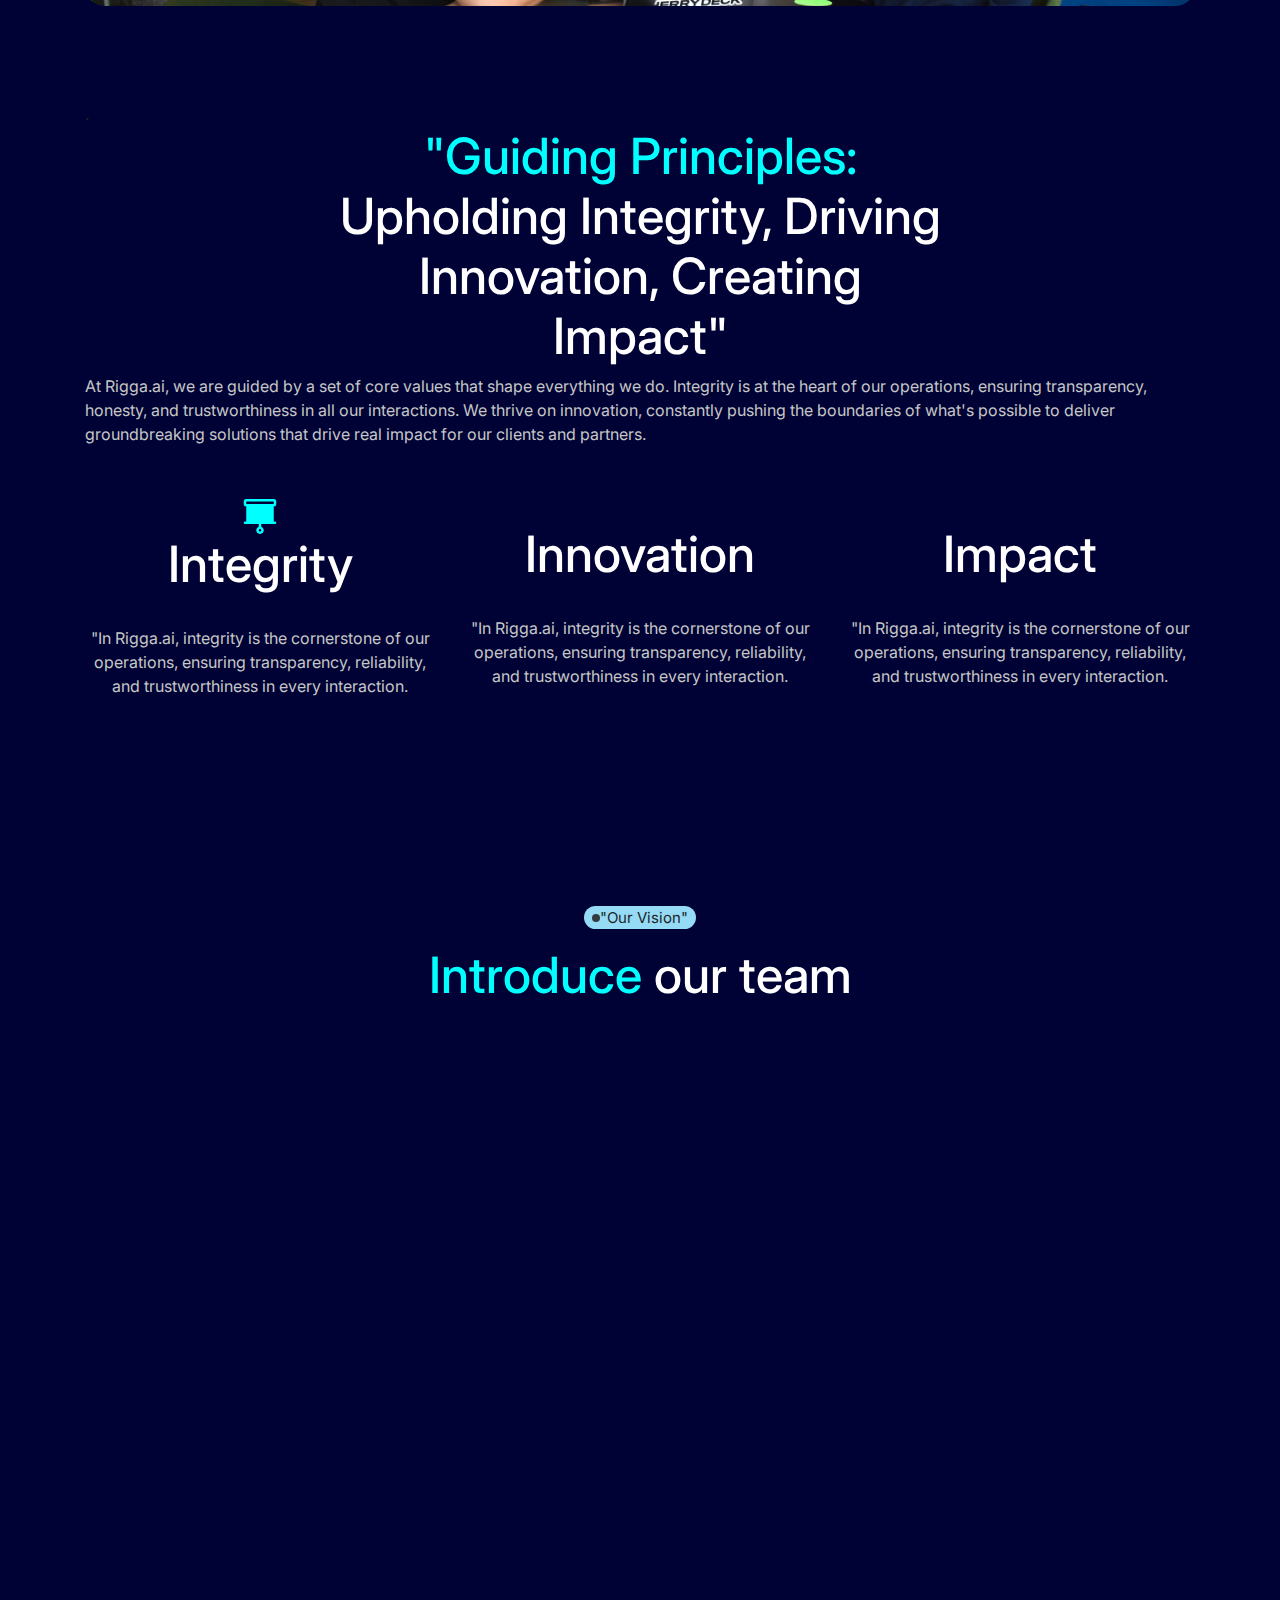
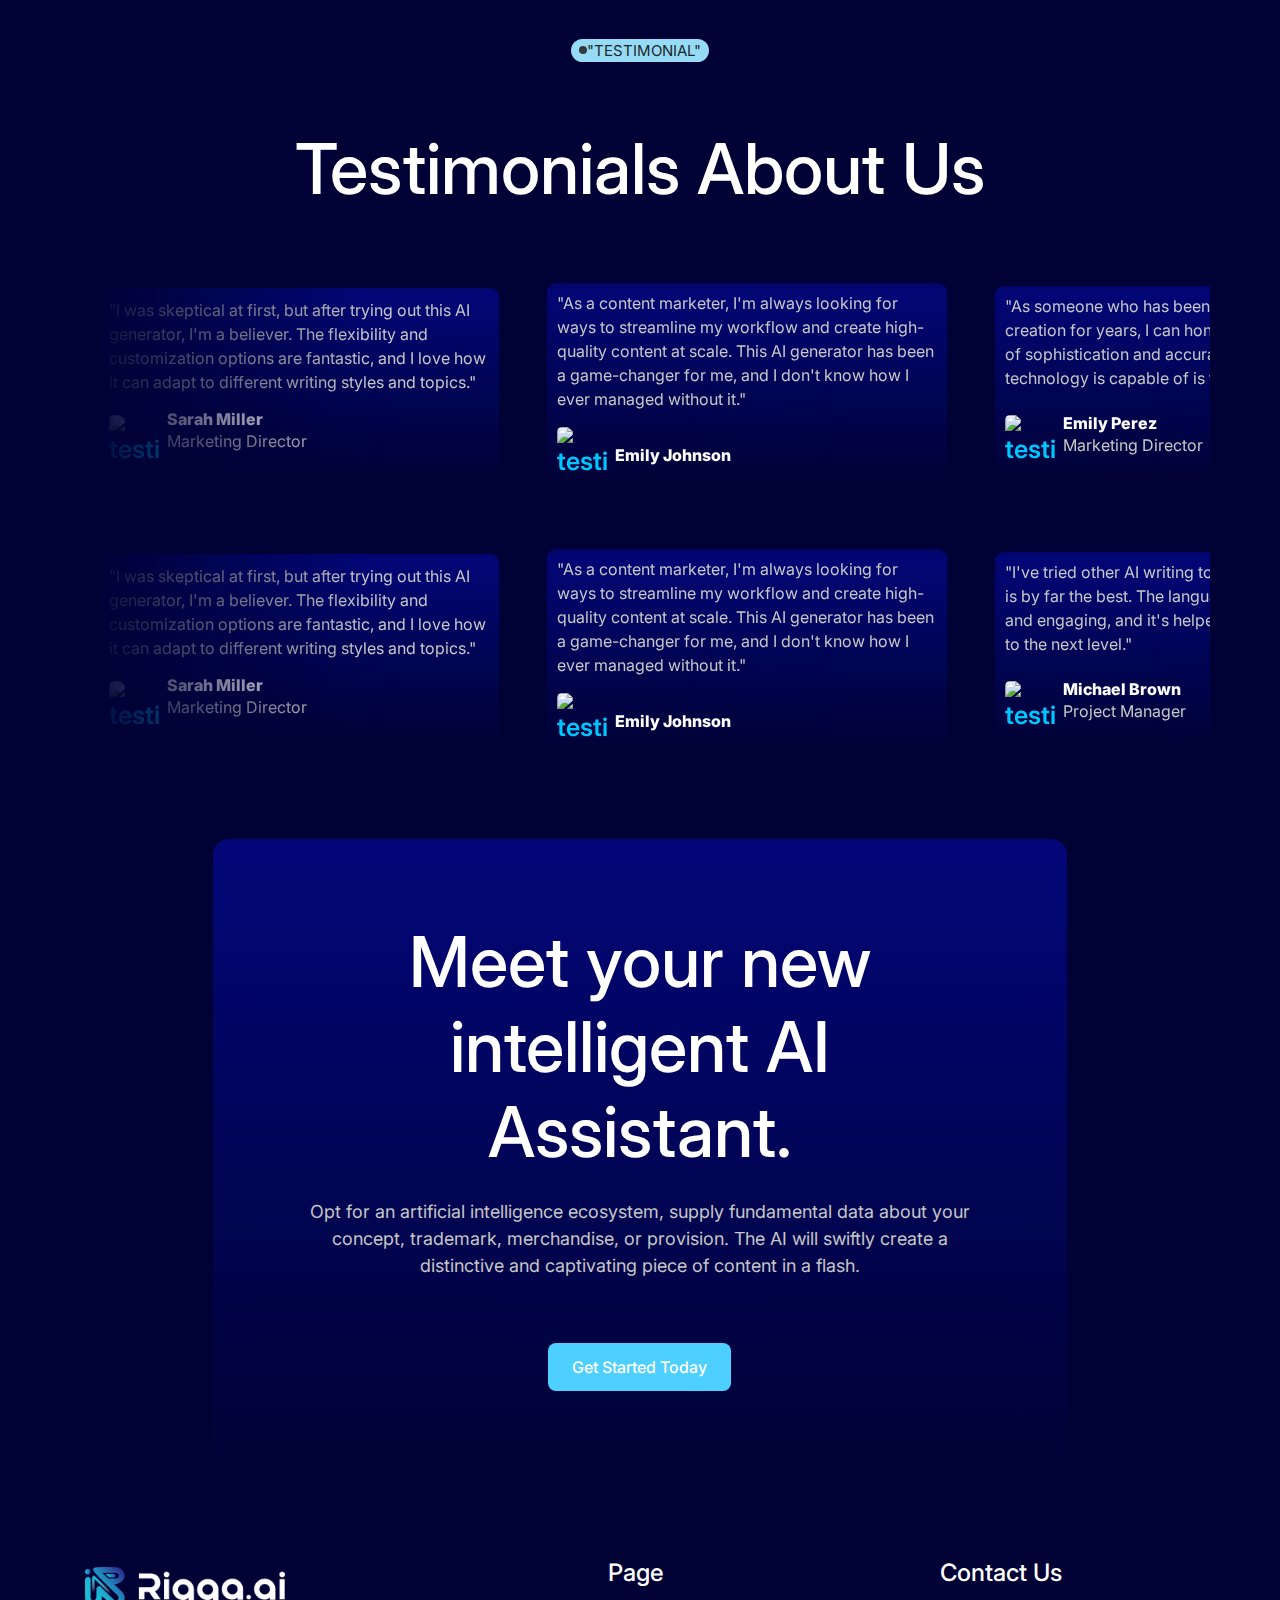
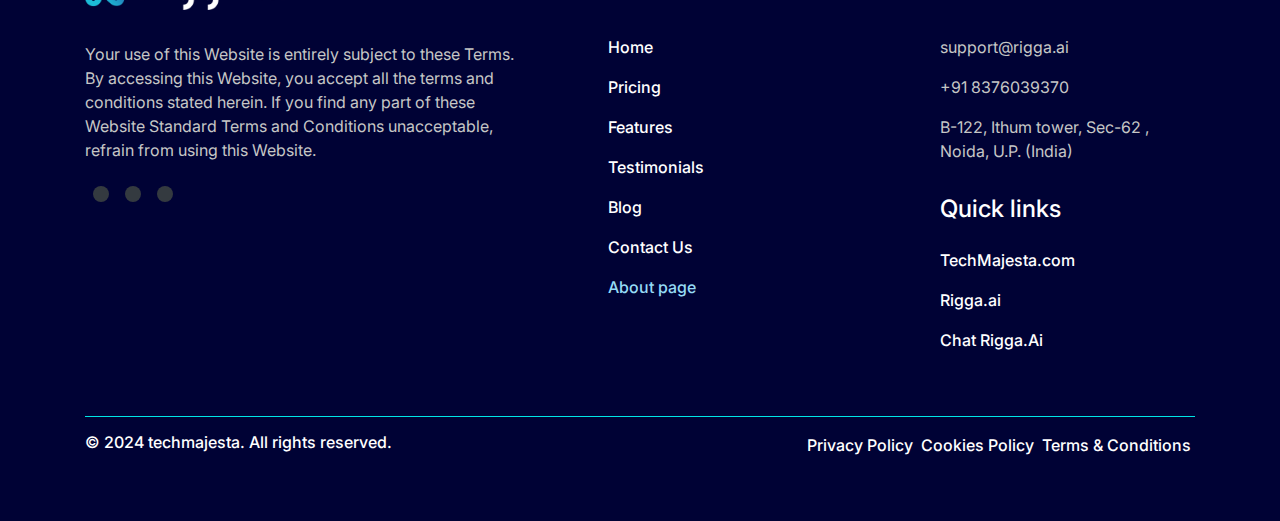
==== commit 200fe130: "issue fixed" ====
--- a/About.html
+++ b/About.html
@@ -33,19 +33,19 @@
                     <div class="collapse navbar-collapse" id="show" style="gap: 20px">
                         <ul class="navbar-nav ml-auto" id="nav" style="gap: 22px">
                             <li class="nav-item">
-                                <a class="nav-link link-text" aria-current="page" href="/index.html#main">Home</a>
+                                <a class="nav-link link-text" aria-current="page" href="index.html#main">Home</a>
                             </li>
                             <li class="nav-item">
-                                <a class="nav-link link-text" href="/index.html#feature">Feature</a>
+                                <a class="nav-link link-text" href="index.html#feature">Feature</a>
                             </li>
                             <li class="nav-item">
-                                <a class="nav-link link-text" href="/index.html#testimonial">Testimonials</a>
+                                <a class="nav-link link-text" href="index.html#testimonial">Testimonials</a>
                             </li>
                             <li class="nav-item">
-                                <a class="nav-link link-text" href="/blog.html">Blog</a>
+                                <a class="nav-link link-text" href="blog.html">Blog</a>
                             </li>
                             <li class="nav-item">
-                                <a class="nav-link link-text" href="/About.html">About</a>
+                                <a class="nav-link link-text active" href="About.html">About</a>
                             </li>
                         </ul>
                                                
@@ -437,14 +437,14 @@
                         <h4 class="text-white">Page</h4>
                         <br>
                         <ul class="list-unstyled">
-                            <li class="my-3"><a href="index.html" class="link-text active">Home</a></li>
+                            <li class="my-3"><a href="index.html" class="link-text ">Home</a></li>
                             <li class="my-3"><a href="" class="link-text ">Pricing</a></li>
-                            <li class="my-3"><a href="/index.html#feature" class="link-text ">Features</a></li>
-                            <li class="my-3"><a href="/index.html#testimonial" class="link-text ">Testimonials</a></li>
-                            <li class="my-3"><a href="/blog.html" class="link-text ">Blog</a></li>
-                            <li class="my-3"><a href="/contactus.html" class="link-text ">Contact Us</a>
-                            </li>
-                            <li><a href="/About.html" class="link-text">About page</a></li>
+                            <li class="my-3"><a href="index.html#feature" class="link-text ">Features</a></li>
+                            <li class="my-3"><a href="index.html#testimonial" class="link-text ">Testimonials</a></li>
+                            <li class="my-3"><a href="blog.html" class="link-text ">Blog</a></li>
+                            <li class="my-3"><a href="contactus.html" class="link-text ">Contact Us</a>
+                            </li>
+                            <li><a href="About.html" class="link-text active">About page</a></li>
                         </ul>
                     </div>
                     <div
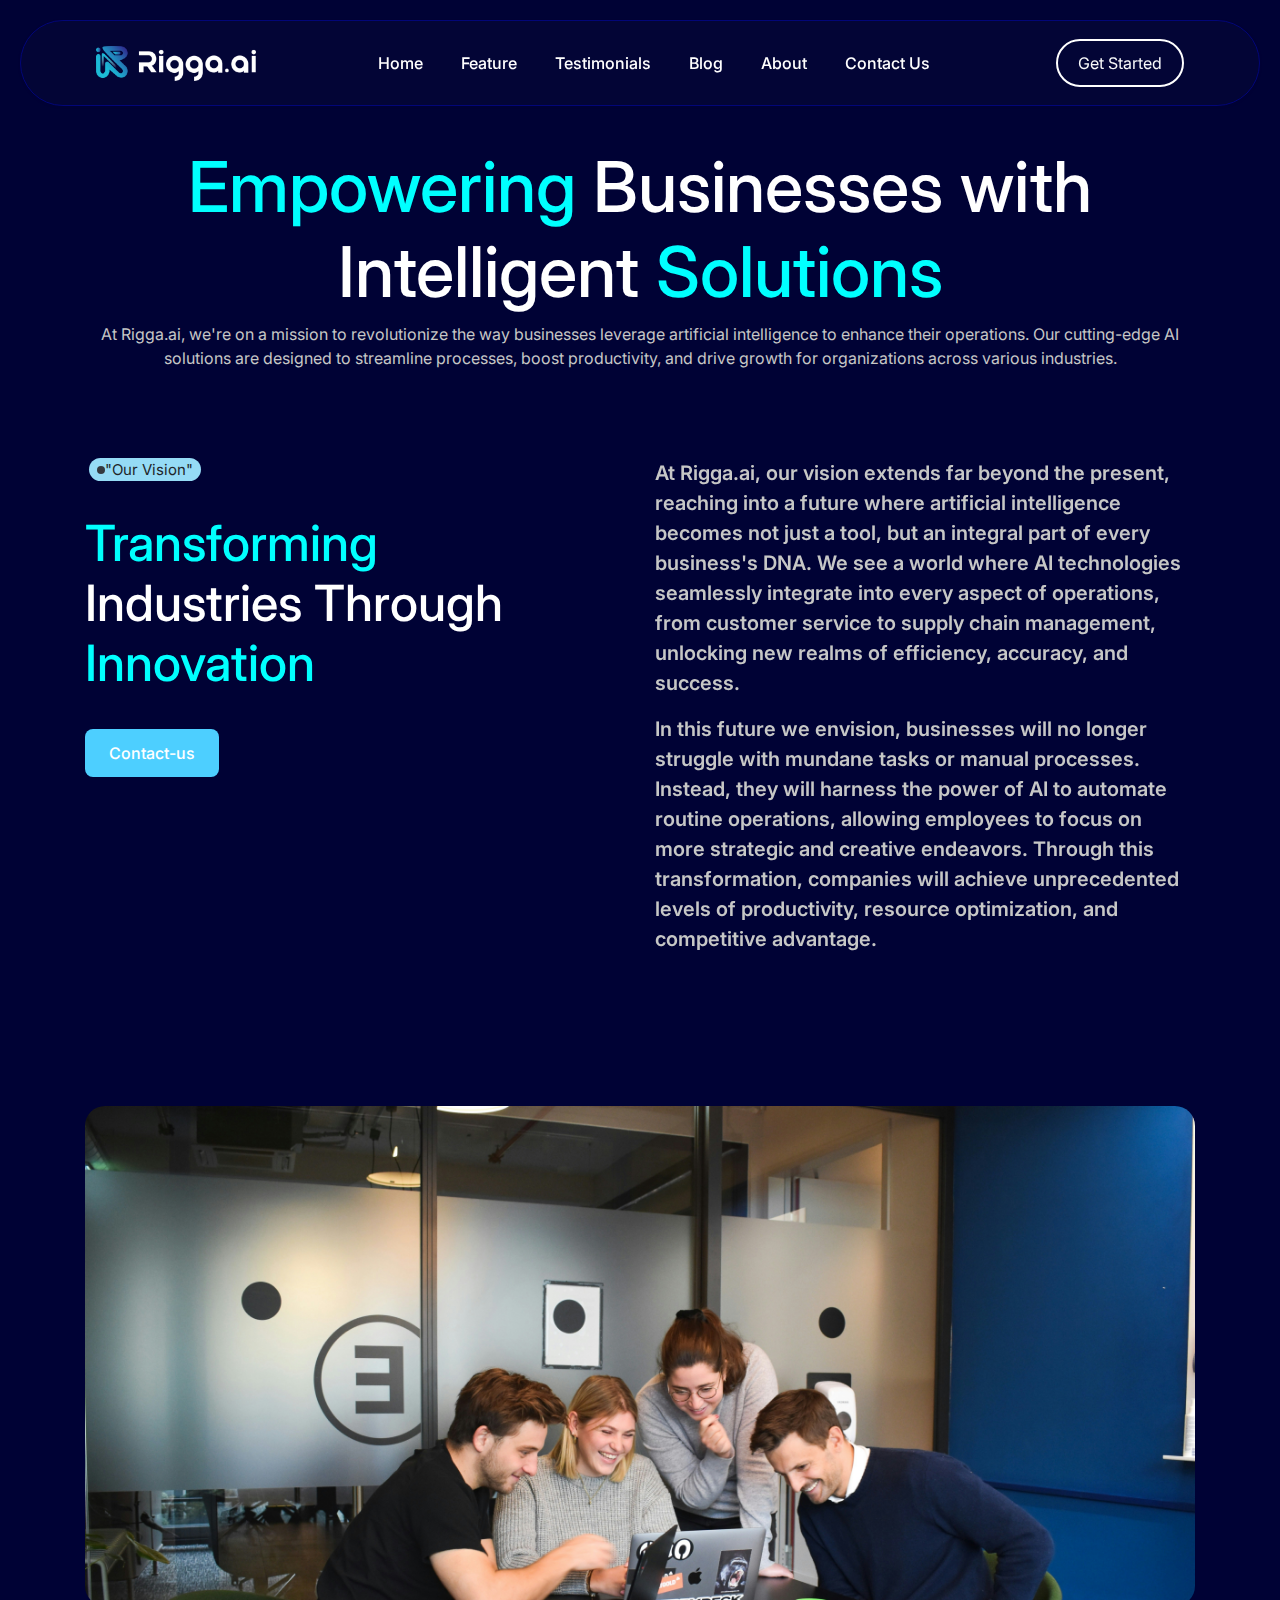
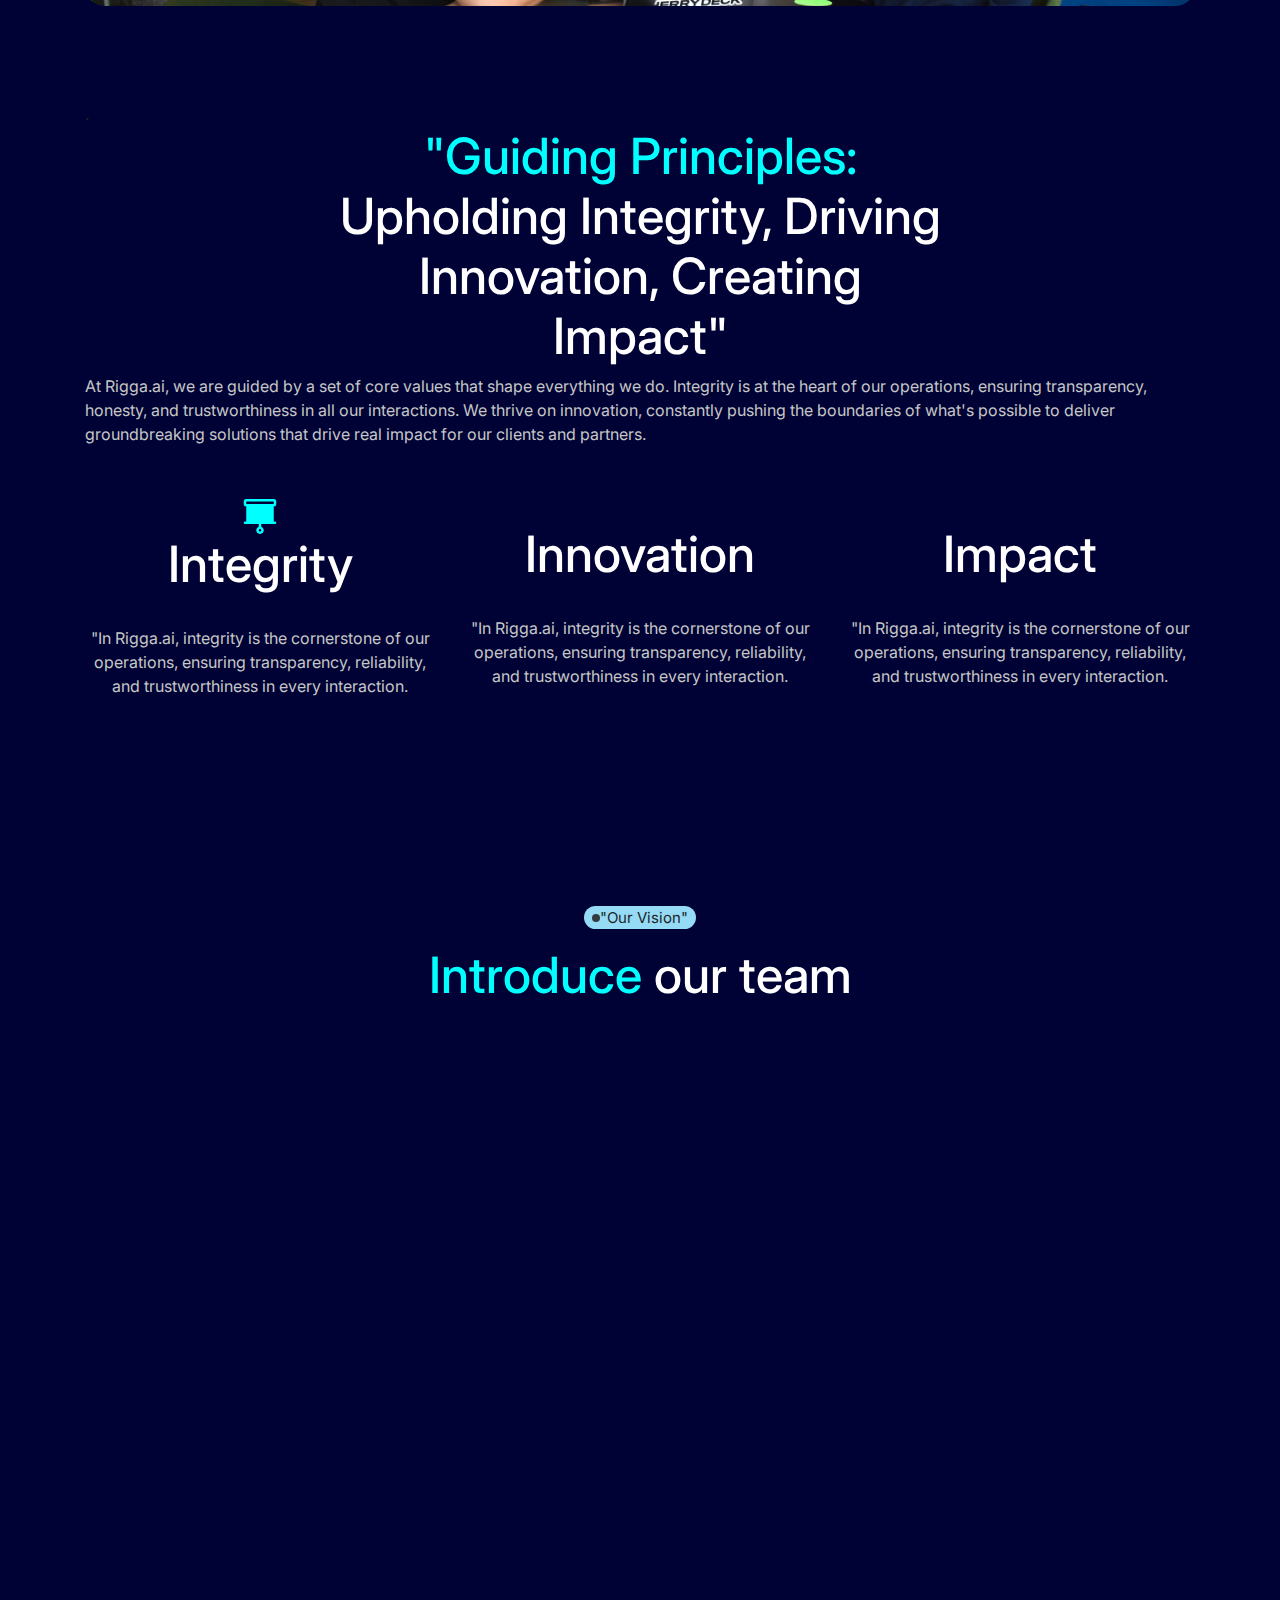
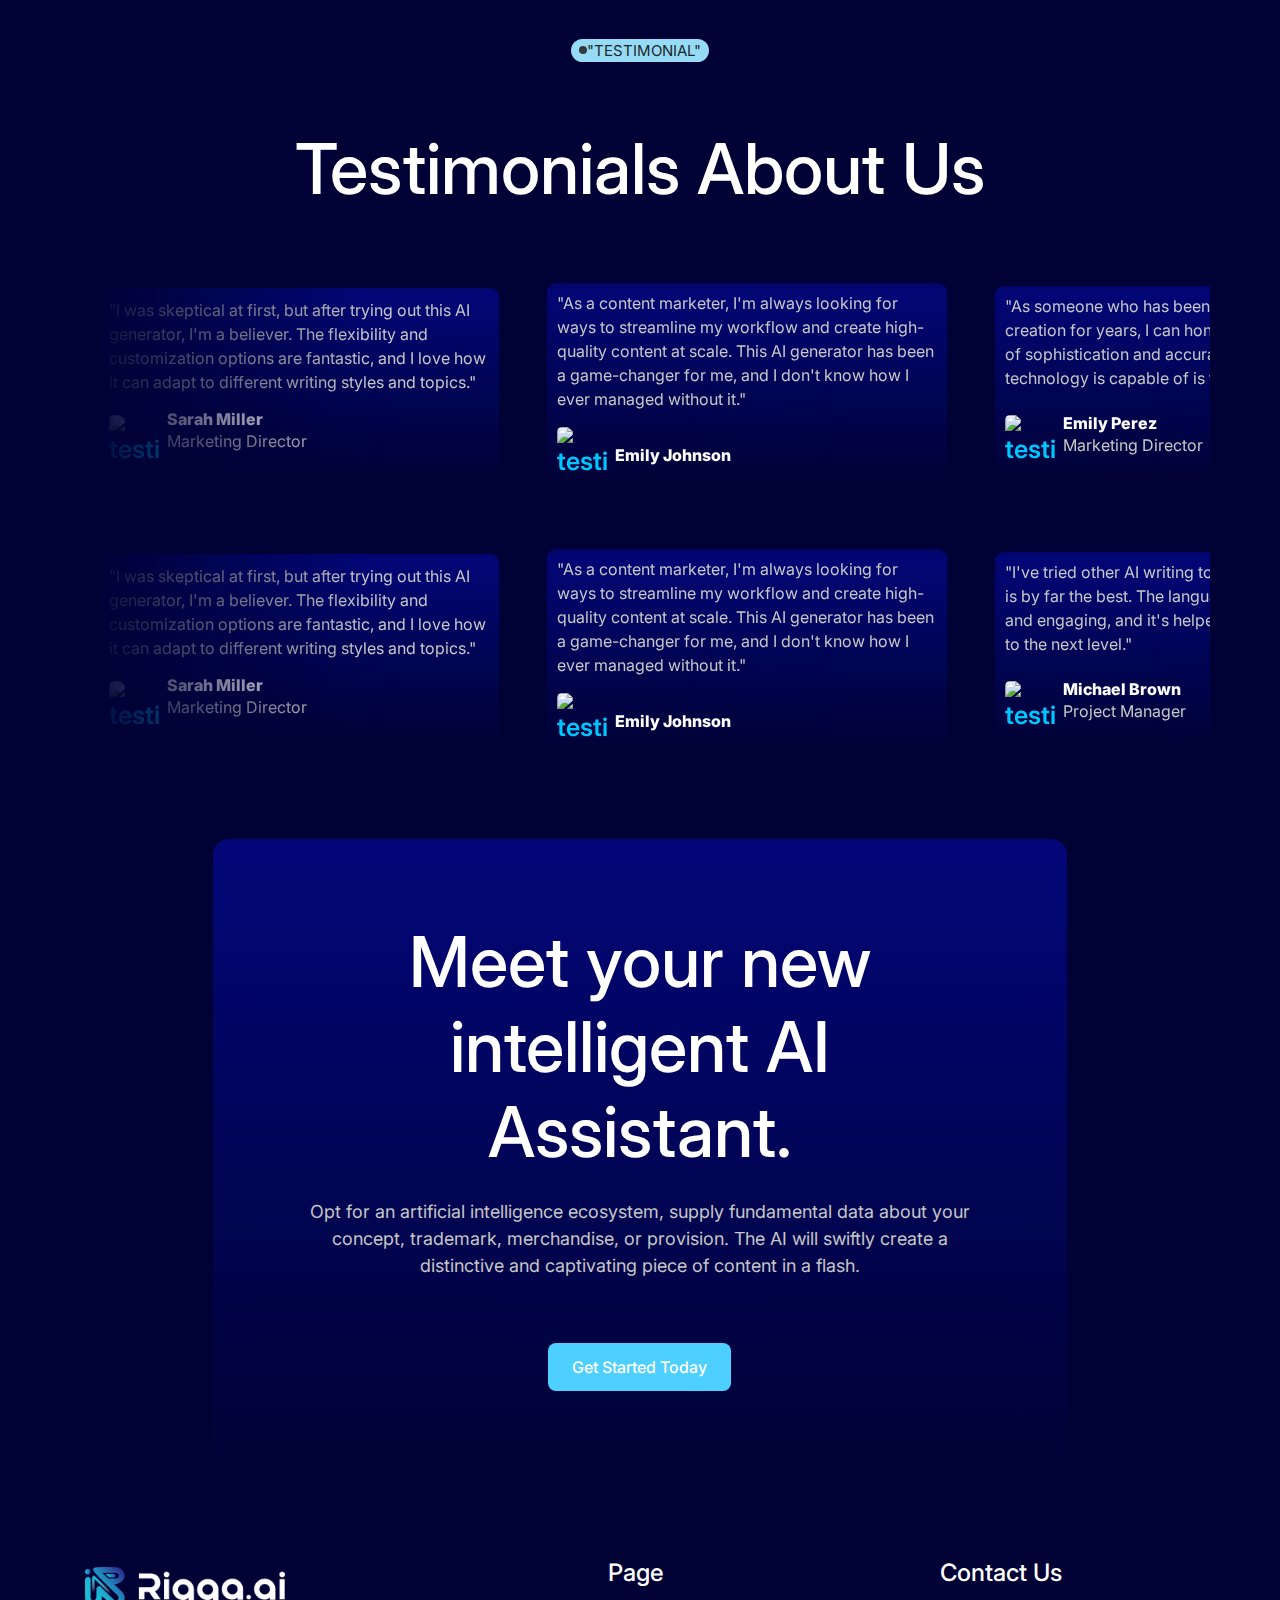
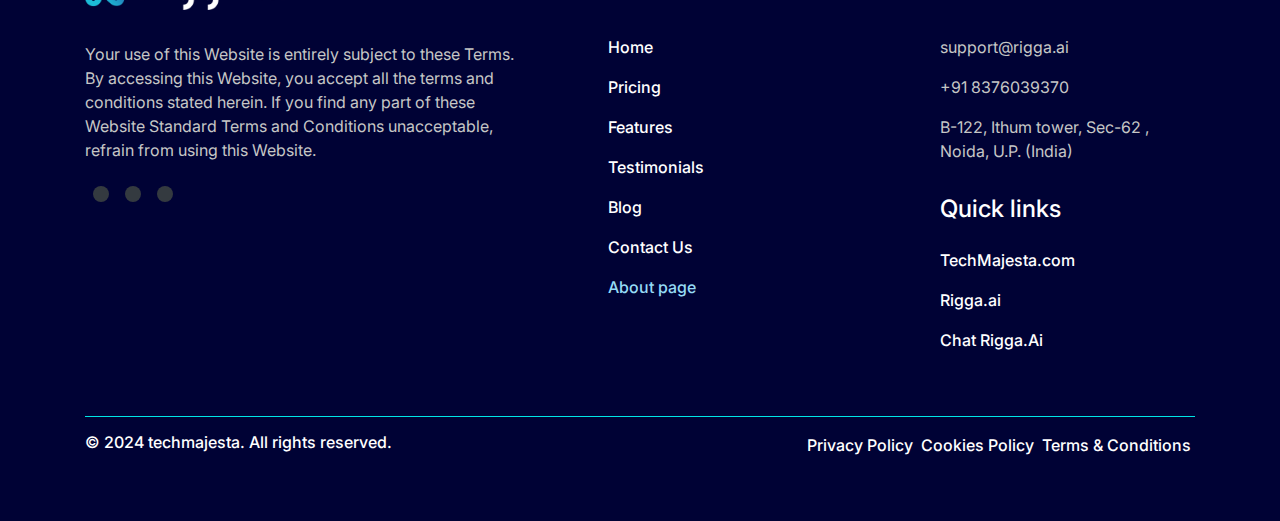
==== commit aa6d0120: "issue fixed" ====
--- a/About.html
+++ b/About.html
@@ -46,6 +46,9 @@
                             </li>
                             <li class="nav-item">
                                 <a class="nav-link link-text active" href="About.html">About</a>
+                            </li>
+                            <li class="nav-item">
+                                <a class="nav-link link-text " href="contactus.html">Contact Us</a>
                             </li>
                         </ul>
                                                
@@ -83,7 +86,7 @@
                             <span style="color: cyan">Transforming<br /> </span> Industries
                             Through <span style="color: cyan">Innovation</span>
                         </h2>
-                        <a href="#" class="btn-hero">Contact-us</a>
+                        <a href="contactus.html" class="btn-hero" >Contact-us</a>
                     </div>
                     <div class="col-lg-6">
                         <p class="para para-p" data-aos="fade-up">
